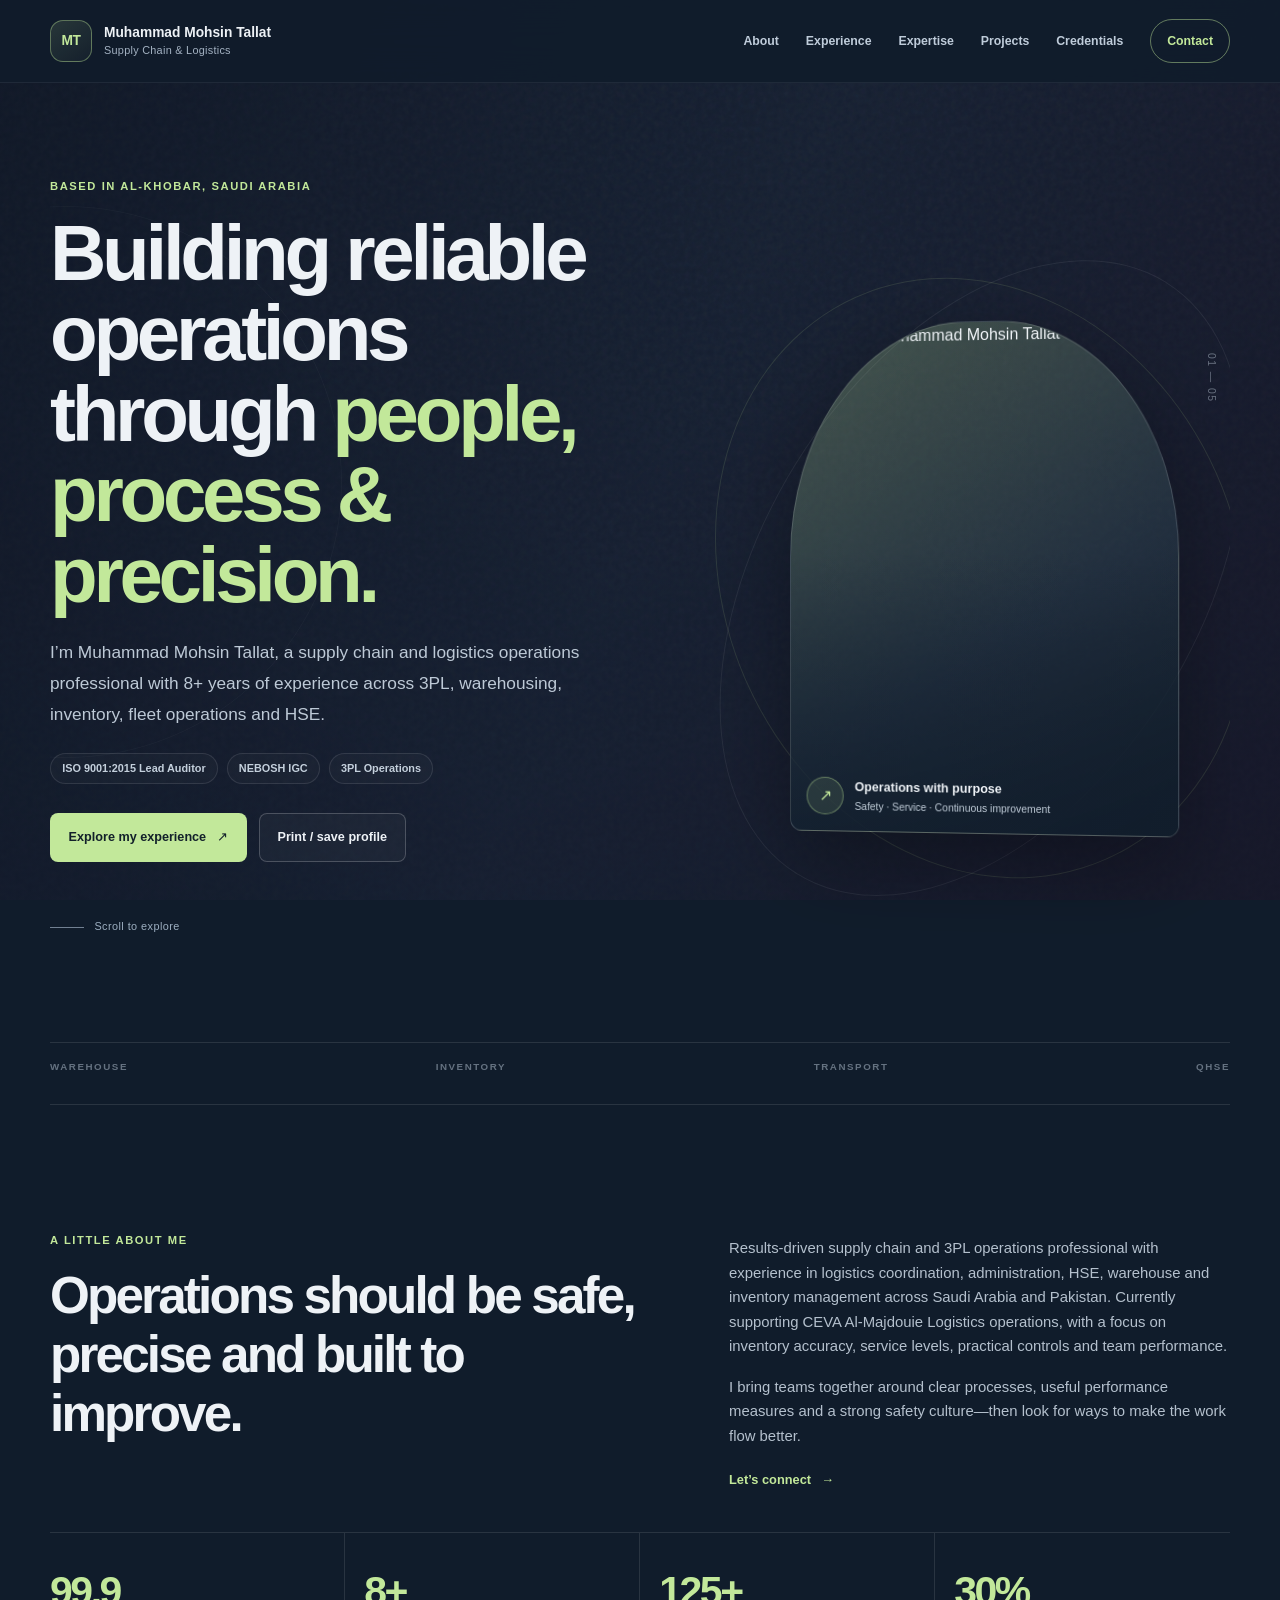
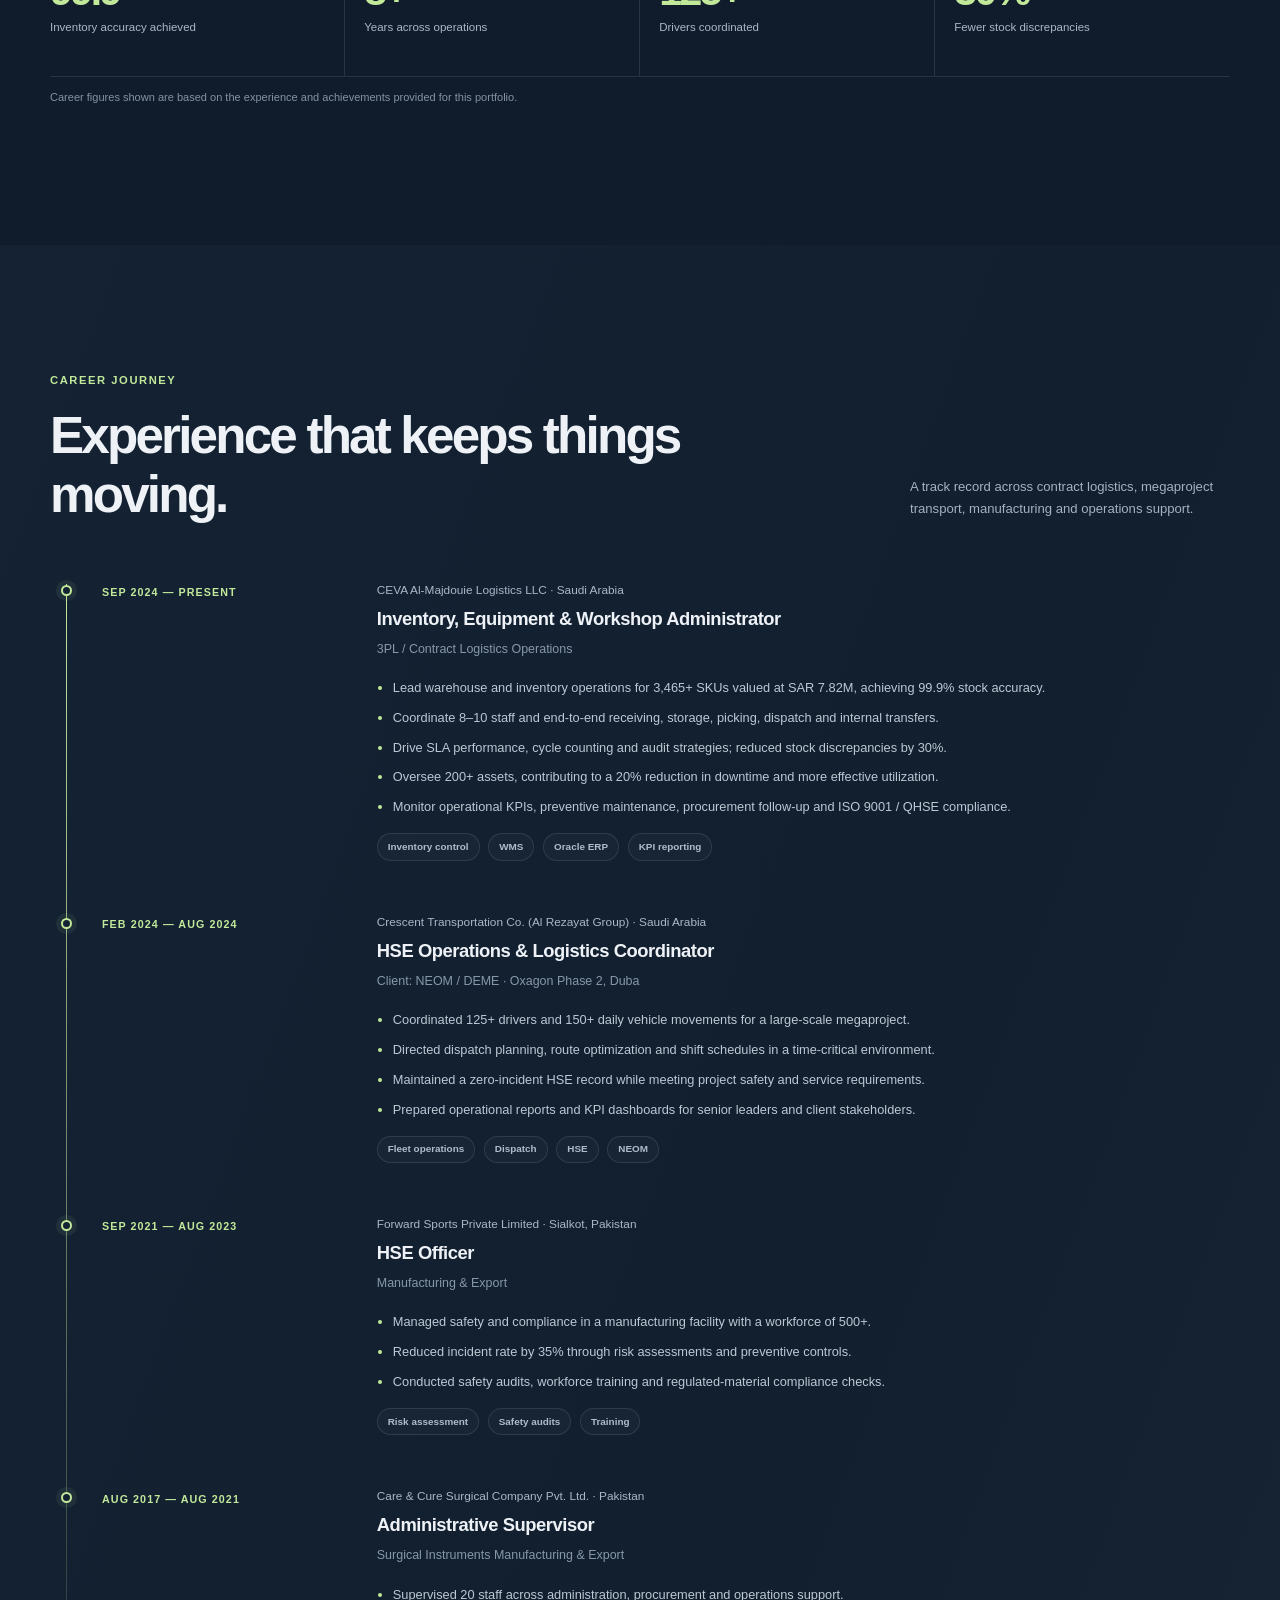
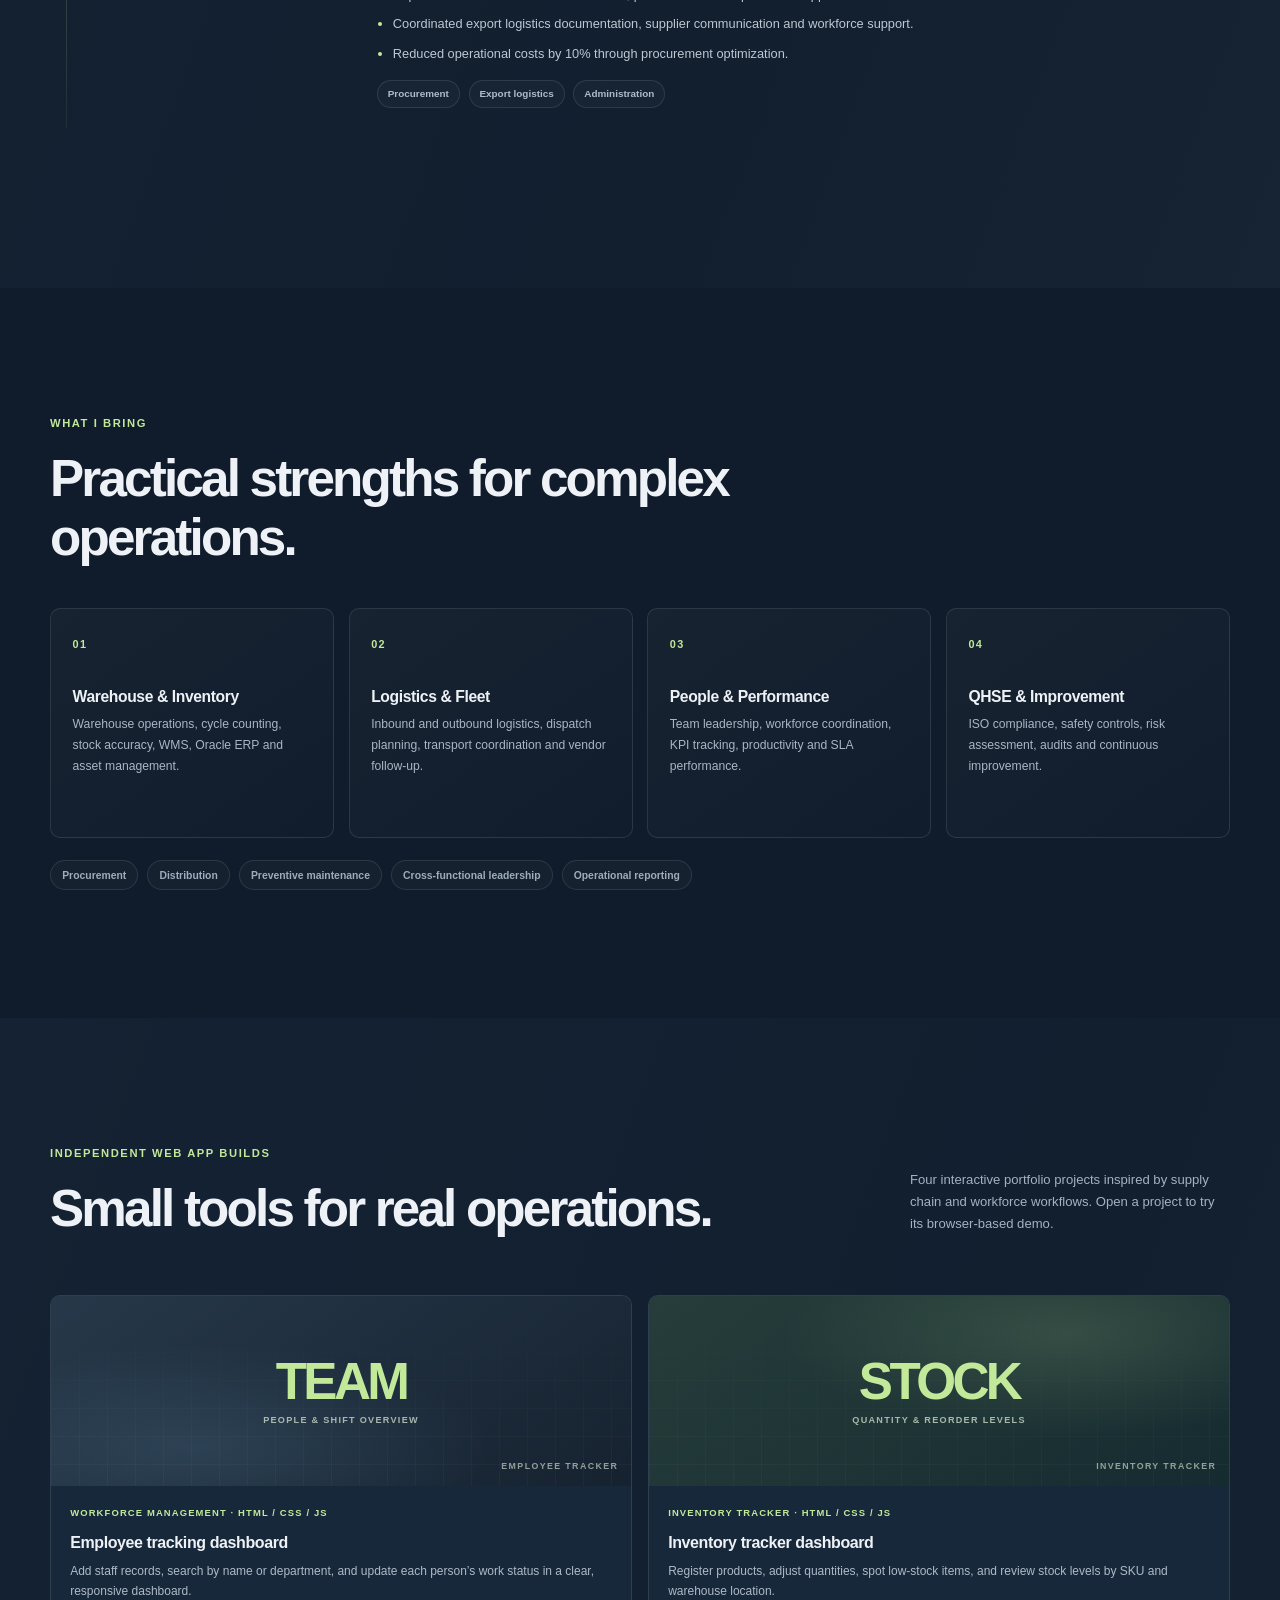
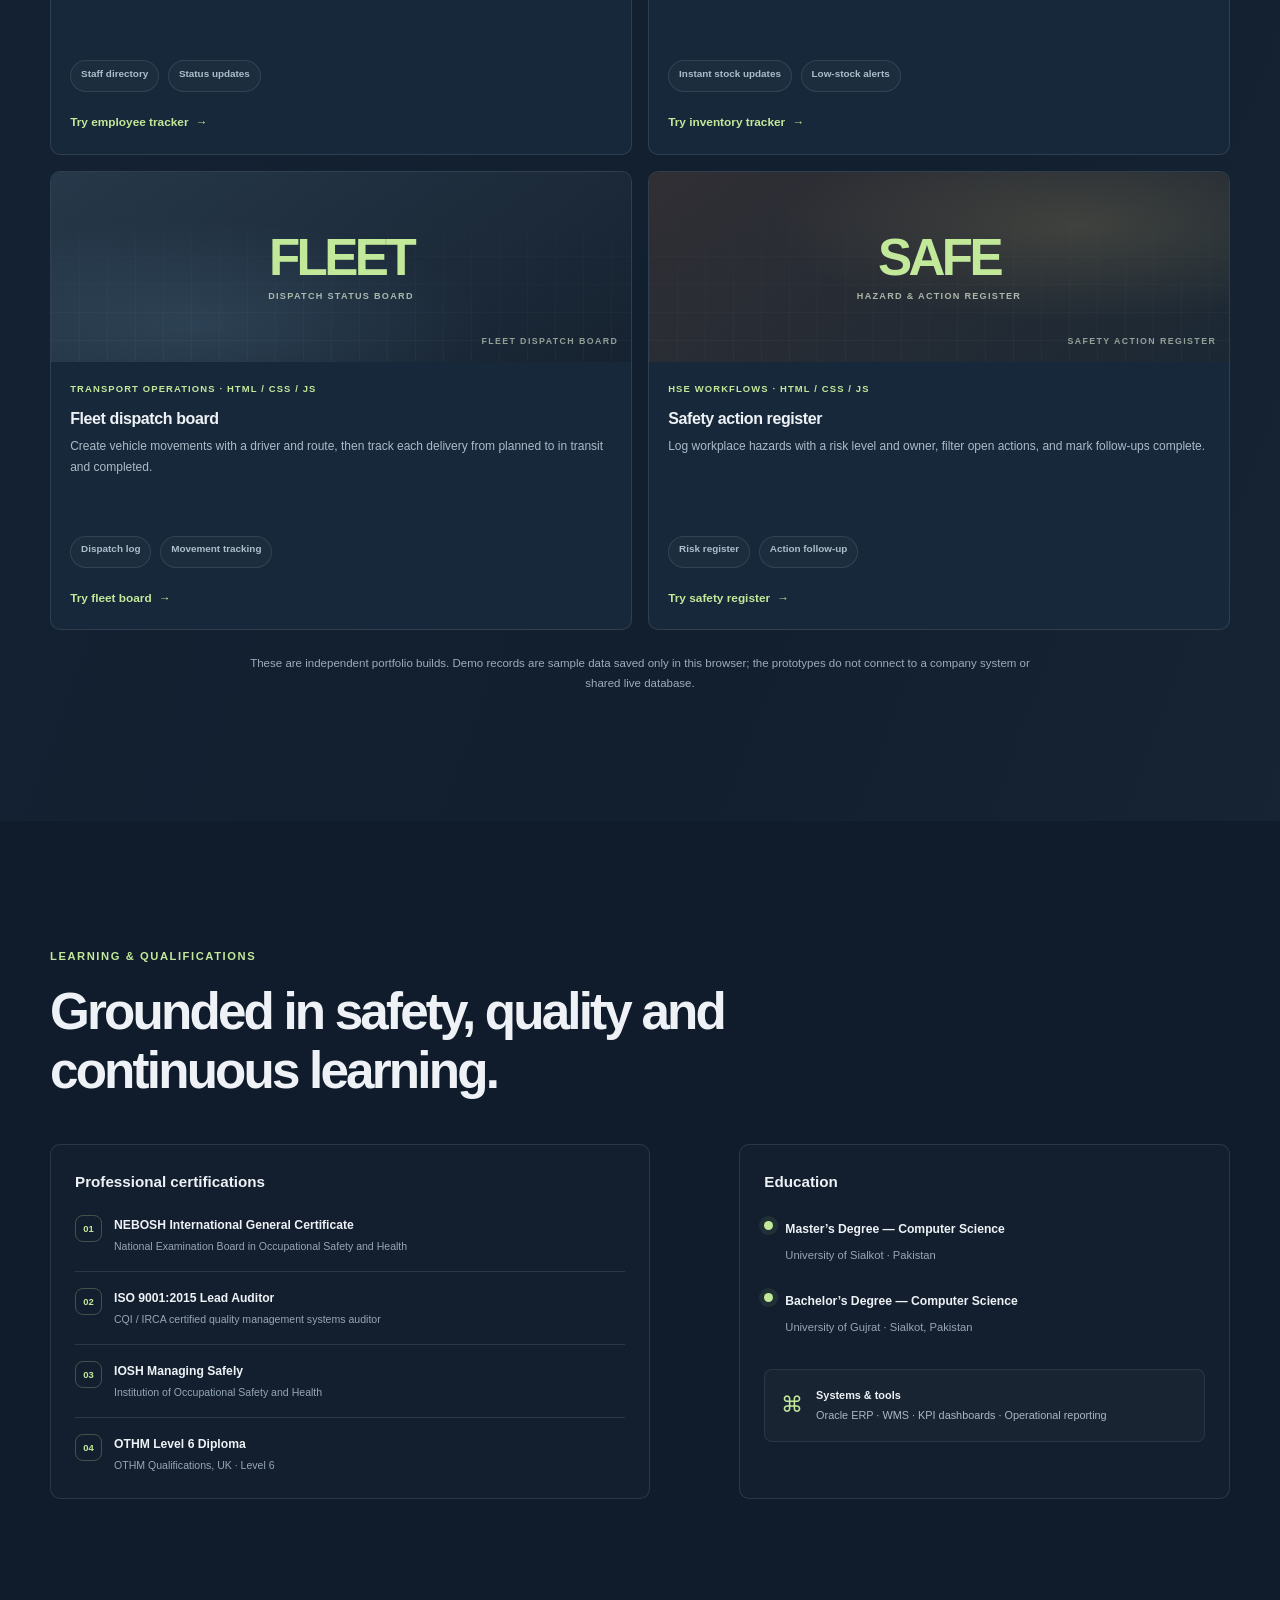
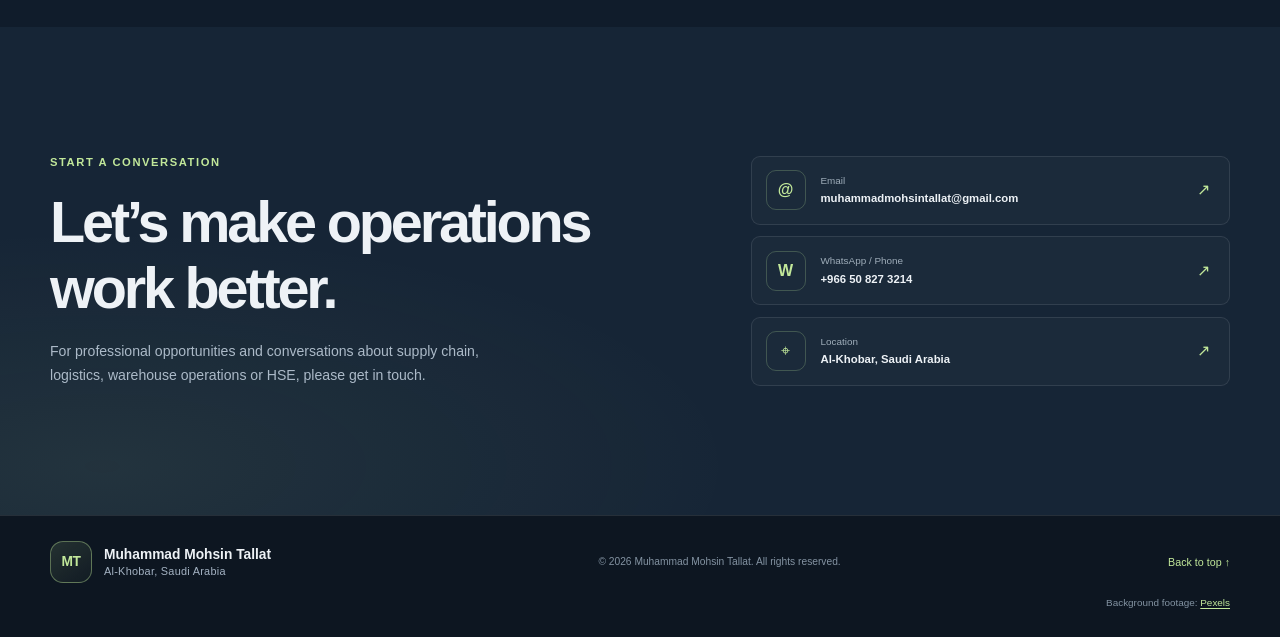
==== index.html @ 1ab18bae "Add files via upload" ====
<!doctype html>
<html lang="en">
  <head>
    <meta charset="UTF-8" />
    <meta name="viewport" content="width=device-width, initial-scale=1" />
    <meta name="theme-color" content="#101c2b" />
    <meta
      name="description"
      content="Muhammad Mohsin Tallat is a supply chain and logistics operations professional in Al-Khobar, Saudi Arabia, with experience in 3PL, warehouse, inventory, fleet, HSE and quality management."
    />
    <meta
      name="keywords"
      content="Muhammad Mohsin Tallat, supply chain, logistics, 3PL, warehouse operations, inventory control, NEBOSH, ISO 9001, Al Khobar"
    />
    <meta name="author" content="Muhammad Mohsin Tallat" />
    <meta name="robots" content="index, follow, max-image-preview:large" />
    <meta property="og:type" content="profile" />
    <meta
      property="og:title"
      content="Muhammad Mohsin Tallat | Supply Chain &amp; Logistics"
    />
    <meta
      property="og:description"
      content="Supply chain, logistics operations, inventory control, fleet management and HSE professional based in Al-Khobar, Saudi Arabia."
    />
    <meta property="og:image" content="assets/muhammad-mohsin-tallat.jpg" />
    <meta name="twitter:card" content="summary_large_image" />
    <title>Muhammad Mohsin Tallat | Supply Chain &amp; Logistics</title>
    <link rel="icon" href="favicon.svg" type="image/svg+xml" />
    <link rel="preload" as="image" href="assets/muhammad-mohsin-tallat.jpg" />
    <link rel="stylesheet" href="style.css" />
    <script type="application/ld+json">
      {
        "@context": "https://schema.org",
        "@type": "Person",
        "name": "Muhammad Mohsin Tallat",
        "jobTitle": "Supply Chain & Logistics Operations Professional",
        "description": "Supply chain and 3PL operations professional with more than eight years of experience in logistics coordination, warehouse and inventory management, fleet operations, HSE, and quality management.",
        "email": "mailto:muhammadmohsintallat@gmail.com",
        "telephone": "+966508273214",
        "image": "assets/muhammad-mohsin-tallat.jpg",
        "address": {
          "@type": "PostalAddress",
          "addressLocality": "Al-Khobar",
          "addressCountry": "SA"
        },
        "knowsAbout": [
          "Supply Chain Management",
          "3PL Operations",
          "Warehouse Operations",
          "Inventory Control",
          "Fleet and Transportation Management",
          "Occupational Health and Safety",
          "ISO 9001 Quality Management"
        ],
        "hasCredential": [
          {
            "@type": "EducationalOccupationalCredential",
            "name": "NEBOSH International General Certificate (IGC)"
          },
          {
            "@type": "EducationalOccupationalCredential",
            "name": "ISO 9001:2015 Lead Auditor"
          },
          {
            "@type": "EducationalOccupationalCredential",
            "name": "IOSH Managing Safely"
          },
          {
            "@type": "EducationalOccupationalCredential",
            "name": "OTHM Level 6 Diploma"
          }
        ]
      }
    </script>
  </head>
  <body>
    <video
      class="background-video"
      id="operations-background"
      autoplay
      muted
      playsinline
      preload="none"
      poster="https://images.pexels.com/videos/15978611/pexels-photo-15978611.jpeg?cs=tinysrgb&amp;dpr=1&amp;w=1920"
      aria-hidden="true"
      tabindex="-1"
    ></video>
    <p class="background-scene" id="background-scene" aria-hidden="true"></p>
    <a class="skip-link" href="#main-content">Skip to content</a>
    <header class="site-header">
      <nav class="nav-shell" aria-label="Main navigation">
        <a class="brand" href="#home" aria-label="Muhammad Mohsin Tallat home">
          <span class="brand-mark" aria-hidden="true">MT</span>
          <span class="brand-copy">
            <strong>Muhammad Mohsin Tallat</strong>
            <small>Supply Chain &amp; Logistics</small>
          </span>
        </a>
        <button
          class="nav-toggle"
          type="button"
          aria-label="Open navigation"
          aria-expanded="false"
          aria-controls="primary-navigation"
        >
          <span></span><span></span>
        </button>
        <div class="nav-links" id="primary-navigation">
          <a href="#about">About</a>
          <a href="#experience">Experience</a>
          <a href="#expertise">Expertise</a>
          <a href="#projects">Projects</a>
          <a href="#credentials">Credentials</a>
          <a class="nav-contact" href="#contact">Contact</a>
        </div>
      </nav>
    </header>

    <main id="main-content">
      <section
        class="hero section-shell"
        id="home"
        aria-labelledby="hero-title"
      >
        <div class="hero-copy">
          <p class="eyebrow reveal">Based in Al-Khobar, Saudi Arabia</p>
          <h1 class="reveal" id="hero-title">
            Building reliable operations through
            <span>people, process &amp; precision.</span>
          </h1>
          <p class="hero-intro reveal">
            I’m Muhammad Mohsin Tallat, a supply chain and logistics operations
            professional with 8+ years of experience across 3PL, warehousing,
            inventory, fleet operations and HSE.
          </p>
          <div class="hero-credentials reveal">
            <span>ISO 9001:2015 Lead Auditor</span>
            <span>NEBOSH IGC</span>
            <span>3PL Operations</span>
          </div>
          <div class="hero-actions reveal">
            <a class="button button-primary" href="#experience">
              Explore my experience <span aria-hidden="true">↗</span>
            </a>
            <button
              class="button button-secondary"
              type="button"
              id="print-profile"
            >
              Print / save profile
            </button>
          </div>
          <a class="scroll-cue" href="#about">
            <span class="scroll-cue-line" aria-hidden="true"></span>
            Scroll to explore
          </a>
        </div>
        <div class="hero-visual reveal">
          <div class="portrait-frame">
            <img
              class="portrait"
              src="assets/muhammad-mohsin-tallat.jpg"
              alt="Portrait of Muhammad Mohsin Tallat"
              width="768"
              height="1365"
              fetchpriority="high"
            />
            <div class="portrait-label">
              <span class="portrait-label-icon" aria-hidden="true">↗</span>
              <span>
                <strong>Operations with purpose</strong>
                <small>Safety · Service · Continuous improvement</small>
              </span>
            </div>
          </div>
          <div class="orbit orbit-one" aria-hidden="true"></div>
          <div class="orbit orbit-two" aria-hidden="true"></div>
          <div class="hero-index" aria-hidden="true">01 — 05</div>
        </div>
        <div class="hero-bottom" aria-hidden="true">
          <span>WAREHOUSE</span><span>INVENTORY</span><span>TRANSPORT</span
          ><span>QHSE</span>
        </div>
      </section>

      <section
        class="about section-shell section-pad"
        id="about"
        aria-labelledby="about-title"
      >
        <div class="section-heading reveal">
          <p class="eyebrow">A little about me</p>
          <h2 id="about-title">
            Operations should be safe, precise and built to improve.
          </h2>
        </div>
        <div class="about-copy reveal">
          <p>
            Results-driven supply chain and 3PL operations professional with
            experience in logistics coordination, administration, HSE, warehouse
            and inventory management across Saudi Arabia and Pakistan. Currently
            supporting CEVA Al-Majdouie Logistics operations, with a focus on
            inventory accuracy, service levels, practical controls and team
            performance.
          </p>
          <p>
            I bring teams together around clear processes, useful performance
            measures and a strong safety culture—then look for ways to make the
            work flow better.
          </p>
          <a class="text-link" href="#contact"
            >Let’s connect <span aria-hidden="true">→</span></a
          >
        </div>
        <div class="stats-grid" aria-label="Career highlights">
          <article class="stat-card reveal">
            <span class="stat-value" data-count="99.9" data-decimals="1"
              >99.9%</span
            >
            <span class="stat-label">Inventory accuracy achieved</span>
          </article>
          <article class="stat-card reveal">
            <span class="stat-value" data-count="8" data-suffix="+">8+</span>
            <span class="stat-label">Years across operations</span>
          </article>
          <article class="stat-card reveal">
            <span class="stat-value" data-count="125" data-suffix="+"
              >125+</span
            >
            <span class="stat-label">Drivers coordinated</span>
          </article>
          <article class="stat-card reveal">
            <span class="stat-value" data-count="30" data-suffix="%">30%</span>
            <span class="stat-label">Fewer stock discrepancies</span>
          </article>
        </div>
        <p class="note-text reveal">
          Career figures shown are based on the experience and achievements
          provided for this portfolio.
        </p>
      </section>

      <section
        class="experience section-pad"
        id="experience"
        aria-labelledby="experience-title"
      >
        <div class="section-shell">
          <div class="section-heading section-heading-row reveal">
            <div>
              <p class="eyebrow">Career journey</p>
              <h2 id="experience-title">
                Experience that keeps things moving.
              </h2>
            </div>
            <p class="section-aside">
              A track record across contract logistics, megaproject transport,
              manufacturing and operations support.
            </p>
          </div>
          <div class="timeline">
            <article class="timeline-item reveal">
              <div class="timeline-marker" aria-hidden="true"></div>
              <div class="timeline-date">SEP 2024 — PRESENT</div>
              <div class="timeline-content">
                <p class="timeline-org">
                  CEVA Al-Majdouie Logistics LLC · Saudi Arabia
                </p>
                <h3>Inventory, Equipment &amp; Workshop Administrator</h3>
                <p class="timeline-summary">
                  3PL / Contract Logistics Operations
                </p>
                <ul class="achievement-list">
                  <li>
                    Lead warehouse and inventory operations for 3,465+ SKUs
                    valued at SAR 7.82M, achieving 99.9% stock accuracy.
                  </li>
                  <li>
                    Coordinate 8–10 staff and end-to-end receiving, storage,
                    picking, dispatch and internal transfers.
                  </li>
                  <li>
                    Drive SLA performance, cycle counting and audit strategies;
                    reduced stock discrepancies by 30%.
                  </li>
                  <li>
                    Oversee 200+ assets, contributing to a 20% reduction in
                    downtime and more effective utilization.
                  </li>
                  <li>
                    Monitor operational KPIs, preventive maintenance,
                    procurement follow-up and ISO 9001 / QHSE compliance.
                  </li>
                </ul>
                <div class="tag-row">
                  <span>Inventory control</span><span>WMS</span
                  ><span>Oracle ERP</span><span>KPI reporting</span>
                </div>
              </div>
            </article>

            <article class="timeline-item reveal">
              <div class="timeline-marker" aria-hidden="true"></div>
              <div class="timeline-date">FEB 2024 — AUG 2024</div>
              <div class="timeline-content">
                <p class="timeline-org">
                  Crescent Transportation Co. (Al Rezayat Group) · Saudi Arabia
                </p>
                <h3>HSE Operations &amp; Logistics Coordinator</h3>
                <p class="timeline-summary">
                  Client: NEOM / DEME · Oxagon Phase 2, Duba
                </p>
                <ul class="achievement-list">
                  <li>
                    Coordinated 125+ drivers and 150+ daily vehicle movements
                    for a large-scale megaproject.
                  </li>
                  <li>
                    Directed dispatch planning, route optimization and shift
                    schedules in a time-critical environment.
                  </li>
                  <li>
                    Maintained a zero-incident HSE record while meeting project
                    safety and service requirements.
                  </li>
                  <li>
                    Prepared operational reports and KPI dashboards for senior
                    leaders and client stakeholders.
                  </li>
                </ul>
                <div class="tag-row">
                  <span>Fleet operations</span><span>Dispatch</span
                  ><span>HSE</span><span>NEOM</span>
                </div>
              </div>
            </article>

            <article class="timeline-item reveal">
              <div class="timeline-marker" aria-hidden="true"></div>
              <div class="timeline-date">SEP 2021 — AUG 2023</div>
              <div class="timeline-content">
                <p class="timeline-org">
                  Forward Sports Private Limited · Sialkot, Pakistan
                </p>
                <h3>HSE Officer</h3>
                <p class="timeline-summary">Manufacturing &amp; Export</p>
                <ul class="achievement-list">
                  <li>
                    Managed safety and compliance in a manufacturing facility
                    with a workforce of 500+.
                  </li>
                  <li>
                    Reduced incident rate by 35% through risk assessments and
                    preventive controls.
                  </li>
                  <li>
                    Conducted safety audits, workforce training and
                    regulated-material compliance checks.
                  </li>
                </ul>
                <div class="tag-row">
                  <span>Risk assessment</span><span>Safety audits</span
                  ><span>Training</span>
                </div>
              </div>
            </article>

            <article class="timeline-item reveal">
              <div class="timeline-marker" aria-hidden="true"></div>
              <div class="timeline-date">AUG 2017 — AUG 2021</div>
              <div class="timeline-content">
                <p class="timeline-org">
                  Care &amp; Cure Surgical Company Pvt. Ltd. · Pakistan
                </p>
                <h3>Administrative Supervisor</h3>
                <p class="timeline-summary">
                  Surgical Instruments Manufacturing &amp; Export
                </p>
                <ul class="achievement-list">
                  <li>
                    Supervised 20 staff across administration, procurement and
                    operations support.
                  </li>
                  <li>
                    Coordinated export logistics documentation, supplier
                    communication and workforce support.
                  </li>
                  <li>
                    Reduced operational costs by 10% through procurement
                    optimization.
                  </li>
                </ul>
                <div class="tag-row">
                  <span>Procurement</span><span>Export logistics</span
                  ><span>Administration</span>
                </div>
              </div>
            </article>
          </div>
        </div>
      </section>

      <section
        class="expertise section-shell section-pad"
        id="expertise"
        aria-labelledby="expertise-title"
      >
        <div class="section-heading reveal">
          <p class="eyebrow">What I bring</p>
          <h2 id="expertise-title">
            Practical strengths for complex operations.
          </h2>
        </div>
        <div class="expertise-grid">
          <article class="expertise-card reveal">
            <span class="expertise-number">01</span>
            <h3>Warehouse &amp; Inventory</h3>
            <p>
              Warehouse operations, cycle counting, stock accuracy, WMS, Oracle
              ERP and asset management.
            </p>
          </article>
          <article class="expertise-card reveal">
            <span class="expertise-number">02</span>
            <h3>Logistics &amp; Fleet</h3>
            <p>
              Inbound and outbound logistics, dispatch planning, transport
              coordination and vendor follow-up.
            </p>
          </article>
          <article class="expertise-card reveal">
            <span class="expertise-number">03</span>
            <h3>People &amp; Performance</h3>
            <p>
              Team leadership, workforce coordination, KPI tracking,
              productivity and SLA performance.
            </p>
          </article>
          <article class="expertise-card reveal">
            <span class="expertise-number">04</span>
            <h3>QHSE &amp; Improvement</h3>
            <p>
              ISO compliance, safety controls, risk assessment, audits and
              continuous improvement.
            </p>
          </article>
        </div>
        <div class="skills-line reveal">
          <span>Procurement</span><span>Distribution</span
          ><span>Preventive maintenance</span>
          <span>Cross-functional leadership</span
          ><span>Operational reporting</span>
        </div>
      </section>

      <section
        class="projects section-pad"
        id="projects"
        aria-labelledby="projects-title"
      >
        <div class="section-shell">
          <div class="section-heading section-heading-row reveal">
            <div>
              <p class="eyebrow">Independent web app builds</p>
              <h2 id="projects-title">Small tools for real operations.</h2>
            </div>
            <p class="section-aside">
              Four interactive portfolio projects inspired by supply chain and
              workforce workflows. Open a project to try its browser-based demo.
            </p>
          </div>
          <div class="projects-grid">
            <article class="project-card reveal">
              <div class="project-art project-art-employees" aria-hidden="true">
                <div class="achievement-visual">
                  <strong>TEAM</strong>
                  <span>PEOPLE &amp; SHIFT OVERVIEW</span>
                </div>
                <div class="art-label">EMPLOYEE TRACKER</div>
              </div>
              <div class="project-body">
                <p class="project-type">
                  WORKFORCE MANAGEMENT · HTML / CSS / JS
                </p>
                <h3>Employee tracking dashboard</h3>
                <p>
                  Add staff records, search by name or department, and update
                  each person’s work status in a clear, responsive dashboard.
                </p>
                <div class="tag-row project-tags">
                  <span>Staff directory</span><span>Status updates</span>
                </div>
                <a
                  class="project-link"
                  href="portfolio-projects.html?app=employees"
                  >Try employee tracker <span aria-hidden="true">→</span></a
                >
              </div>
            </article>
            <article class="project-card reveal">
              <div class="project-art project-art-inventory" aria-hidden="true">
                <div class="achievement-visual">
                  <strong>STOCK</strong>
                  <span>QUANTITY &amp; REORDER LEVELS</span>
                </div>
                <div class="art-label">INVENTORY TRACKER</div>
              </div>
              <div class="project-body">
                <p class="project-type">INVENTORY TRACKER · HTML / CSS / JS</p>
                <h3>Inventory tracker dashboard</h3>
                <p>
                  Register products, adjust quantities, spot low-stock items,
                  and review stock levels by SKU and warehouse location.
                </p>
                <div class="tag-row project-tags">
                  <span>Instant stock updates</span
                  ><span>Low-stock alerts</span>
                </div>
                <a
                  class="project-link"
                  href="portfolio-projects.html?app=inventory"
                  >Try inventory tracker <span aria-hidden="true">→</span></a
                >
              </div>
            </article>
            <article class="project-card reveal">
              <div class="project-art project-art-dispatch" aria-hidden="true">
                <div class="achievement-visual">
                  <strong>FLEET</strong>
                  <span>DISPATCH STATUS BOARD</span>
                </div>
                <div class="art-label">FLEET DISPATCH BOARD</div>
              </div>
              <div class="project-body">
                <p class="project-type">
                  TRANSPORT OPERATIONS · HTML / CSS / JS
                </p>
                <h3>Fleet dispatch board</h3>
                <p>
                  Create vehicle movements with a driver and route, then track
                  each delivery from planned to in transit and completed.
                </p>
                <div class="tag-row project-tags">
                  <span>Dispatch log</span><span>Movement tracking</span>
                </div>
                <a class="project-link" href="portfolio-projects.html?app=fleet"
                  >Try fleet board <span aria-hidden="true">→</span></a
                >
              </div>
            </article>
            <article class="project-card reveal">
              <div class="project-art project-art-hse" aria-hidden="true">
                <div class="achievement-visual">
                  <strong>SAFE</strong>
                  <span>HAZARD &amp; ACTION REGISTER</span>
                </div>
                <div class="art-label">SAFETY ACTION REGISTER</div>
              </div>
              <div class="project-body">
                <p class="project-type">HSE WORKFLOWS · HTML / CSS / JS</p>
                <h3>Safety action register</h3>
                <p>
                  Log workplace hazards with a risk level and owner, filter open
                  actions, and mark follow-ups complete.
                </p>
                <div class="tag-row project-tags">
                  <span>Risk register</span><span>Action follow-up</span>
                </div>
                <a
                  class="project-link"
                  href="portfolio-projects.html?app=safety"
                  >Try safety register <span aria-hidden="true">→</span></a
                >
              </div>
            </article>
          </div>
          <p class="project-demo-note">
            These are independent portfolio builds. Demo records are sample data
            saved only in this browser; the prototypes do not connect to a
            company system or shared live database.
          </p>
        </div>
      </section>

      <section
        class="credentials section-shell section-pad"
        id="credentials"
        aria-labelledby="credentials-title"
      >
        <div class="section-heading reveal">
          <p class="eyebrow">Learning &amp; qualifications</p>
          <h2 id="credentials-title">
            Grounded in safety, quality and continuous learning.
          </h2>
        </div>
        <div class="credentials-grid">
          <div class="credential-column reveal">
            <h3>Professional certifications</h3>
            <ul class="credential-list">
              <li>
                <span class="credential-icon">01</span
                ><span
                  ><strong>NEBOSH International General Certificate</strong
                  ><small
                    >National Examination Board in Occupational Safety and
                    Health</small
                  ></span
                >
              </li>
              <li>
                <span class="credential-icon">02</span
                ><span
                  ><strong>ISO 9001:2015 Lead Auditor</strong
                  ><small
                    >CQI / IRCA certified quality management systems
                    auditor</small
                  ></span
                >
              </li>
              <li>
                <span class="credential-icon">03</span
                ><span
                  ><strong>IOSH Managing Safely</strong
                  ><small
                    >Institution of Occupational Safety and Health</small
                  ></span
                >
              </li>
              <li>
                <span class="credential-icon">04</span
                ><span
                  ><strong>OTHM Level 6 Diploma</strong
                  ><small>OTHM Qualifications, UK · Level 6</small></span
                >
              </li>
            </ul>
          </div>
          <div class="credential-column education-column reveal">
            <h3>Education</h3>
            <article class="education-item">
              <span class="education-dot" aria-hidden="true"></span>
              <div>
                <strong>Master’s Degree — Computer Science</strong>
                <p>University of Sialkot · Pakistan</p>
              </div>
            </article>
            <article class="education-item">
              <span class="education-dot" aria-hidden="true"></span>
              <div>
                <strong>Bachelor’s Degree — Computer Science</strong>
                <p>University of Gujrat · Sialkot, Pakistan</p>
              </div>
            </article>
            <div class="systems-note">
              <span class="systems-icon" aria-hidden="true">⌘</span>
              <p>
                <strong>Systems &amp; tools</strong><br />Oracle ERP · WMS · KPI
                dashboards · Operational reporting
              </p>
            </div>
          </div>
        </div>
      </section>

      <section
        class="contact section-pad"
        id="contact"
        aria-labelledby="contact-title"
      >
        <div class="section-shell contact-shell">
          <div class="contact-copy reveal">
            <p class="eyebrow">Start a conversation</p>
            <h2 id="contact-title">Let’s make operations work better.</h2>
            <p>
              For professional opportunities and conversations about supply
              chain, logistics, warehouse operations or HSE, please get in
              touch.
            </p>
          </div>
          <div class="contact-cards reveal">
            <a
              class="contact-card"
              href="mailto:muhammadmohsintallat@gmail.com.com"
            >
              <span class="contact-icon" aria-hidden="true">@</span>
              <span
                ><small>Email</small
                ><strong>muhammadmohsintallat@gmail.com</strong></span
              >
              <span class="contact-arrow" aria-hidden="true">↗</span>
            </a>
            <a
              class="contact-card"
              href="https://wa.me/966508273214"
              target="_blank"
              rel="noopener noreferrer"
            >
              <span
                class="contact-icon contact-icon-whatsapp"
                aria-hidden="true"
                >W</span
              >
              <span
                ><small>WhatsApp / Phone</small
                ><strong>+966 50 827 3214</strong></span
              >
              <span class="contact-arrow" aria-hidden="true">↗</span>
            </a>
            <a
              class="contact-card"
              href="https://www.google.com/maps/search/?api=1&amp;query=Al-Khobar%2C%20Saudi%20Arabia"
              target="_blank"
              rel="noopener noreferrer"
            >
              <span class="contact-icon" aria-hidden="true">⌖</span>
              <span
                ><small>Location</small
                ><strong>Al-Khobar, Saudi Arabia</strong></span
              >
              <span class="contact-arrow" aria-hidden="true">↗</span>
            </a>
          </div>
        </div>
      </section>
    </main>

    <footer class="site-footer">
      <div class="footer-inner">
        <a class="brand footer-brand" href="#home">
          <span class="brand-mark" aria-hidden="true">MT</span>
          <span class="brand-copy"
            ><strong>Muhammad Mohsin Tallat</strong
            ><small>Al-Khobar, Saudi Arabia</small></span
          >
        </a>
        <p>
          © <span id="copyright-year"></span> Muhammad Mohsin Tallat. All rights
          reserved.
        </p>
        <a class="back-to-top" href="#home">Back to top ↑</a>
      </div>
      <p class="media-credit">
        Background footage:
        <a
          href="https://www.pexels.com/"
          target="_blank"
          rel="noopener noreferrer"
          >Pexels</a
        >
      </p>
    </footer>
    <script src="script.js" defer></script>
  </body>
</html>
---- style.css ----
:root {
  color-scheme: dark;
  font-family: "Segoe UI", Arial, sans-serif;
  color: #eef2f6;
  background: #101c2b;
  font-synthesis: none;
  text-rendering: optimizeLegibility;
  scroll-behavior: smooth;
  --color-bg: #101c2b;
  --color-bg-soft: #142334;
  --color-panel: #192a3b;
  --color-panel-light: #1e3043;
  --color-text: #eef2f6;
  --color-muted: #a4b2c2;
  --color-accent: #c2e89a;
  --color-line: #ffffff1b;
  --font-display: "Segoe UI", Arial, sans-serif;
}

* {
  box-sizing: border-box;
}

html {
  min-width: 320px;
  scroll-padding-top: 6rem;
}

body {
  position: relative;
  isolation: isolate;
  min-width: 320px;
  margin: 0;
  overflow-x: hidden;
  background:
    url("https://images.pexels.com/videos/15978611/pexels-photo-15978611.jpeg?cs=tinysrgb&dpr=1&w=1920")
      center / cover fixed no-repeat,
    var(--color-bg);
  color: var(--color-text);
  font-size: 16px;
  line-height: 1.65;
}

.background-video {
  position: fixed;
  z-index: -1;
  inset: 0;
  width: 100%;
  height: 100%;
  object-fit: cover;
  object-position: center;
  opacity: 0.58;
  pointer-events: none;
  transition: opacity 500ms ease;
}

.background-video.is-switching {
  opacity: 0.12;
}

.background-video.is-unavailable {
  display: none;
}

body::before {
  position: fixed;
  z-index: 0;
  inset: 0;
  background:
    linear-gradient(115deg, #101726d9 0%, #172033b8 52%, #171729d4 100%),
    linear-gradient(0deg, #11182785, transparent 72%),
    url("data:image/svg+xml,%3Csvg viewBox='0 0 180 180' xmlns='http://www.w3.org/2000/svg'%3E%3Cfilter id='n'%3E%3CfeTurbulence type='fractalNoise' baseFrequency='.85' numOctaves='3' stitchTiles='stitch'/%3E%3C/filter%3E%3Crect width='100%25' height='100%25' filter='url(%23n)' opacity='.17'/%3E%3C/svg%3E");
  content: "";
  pointer-events: none;
}

.site-header,
main,
.site-footer {
  position: relative;
  z-index: 1;
}

a {
  color: inherit;
}

button,
a {
  -webkit-tap-highlight-color: transparent;
}

button {
  font: inherit;
}

::selection {
  background: #c2e89a;
  color: #101c2b;
}

.skip-link {
  position: fixed;
  z-index: 30;
  top: 0.75rem;
  left: 0.75rem;
  padding: 0.7rem 1rem;
  border-radius: 0.5rem;
  transform: translateY(-160%);
  background: var(--color-accent);
  color: var(--color-bg);
  font-weight: 700;
}

.skip-link:focus {
  transform: translateY(0);
}

.site-header {
  position: sticky;
  z-index: 20;
  top: 0;
  border-bottom: 1px solid #ffffff10;
  background: #101c2bef;
  backdrop-filter: blur(18px);
}

.nav-shell,
.section-shell,
.footer-inner {
  width: min(1180px, calc(100% - 3rem));
  margin-inline: auto;
}

.nav-shell {
  display: flex;
  min-height: 82px;
  align-items: center;
  justify-content: space-between;
  gap: 2rem;
}

.brand {
  display: inline-flex;
  min-width: max-content;
  align-items: center;
  gap: 0.75rem;
  text-decoration: none;
}

.brand-mark {
  display: grid;
  width: 42px;
  height: 42px;
  place-items: center;
  border: 1px solid #c2e89a66;
  border-radius: 13px;
  background: linear-gradient(145deg, #c2e89a22, #c2e89a07);
  color: var(--color-accent);
  font-size: 0.86rem;
  font-weight: 800;
  letter-spacing: -0.04em;
}

.brand-copy {
  display: grid;
  line-height: 1.35;
}

.brand-copy strong {
  font-size: 0.86rem;
  font-weight: 700;
}

.brand-copy small {
  color: var(--color-muted);
  font-size: 0.68rem;
  letter-spacing: 0.025em;
}

.nav-links {
  display: flex;
  align-items: center;
  gap: clamp(0.9rem, 2.1vw, 1.8rem);
}

.nav-links a {
  color: #bfccda;
  font-size: 0.77rem;
  font-weight: 600;
  text-decoration: none;
  transition: color 180ms ease;
}

.nav-links a:hover,
.nav-links a:focus-visible {
  color: var(--color-accent);
}

.nav-links .nav-contact {
  padding: 0.65rem 1rem;
  border: 1px solid #c2e89a77;
  border-radius: 999px;
  color: var(--color-accent);
}

.nav-links .nav-contact:hover {
  background: var(--color-accent);
  color: var(--color-bg);
}

.nav-toggle {
  display: none;
  width: 44px;
  height: 44px;
  align-content: center;
  justify-items: center;
  gap: 6px;
  border: 1px solid var(--color-line);
  border-radius: 12px;
  background: var(--color-panel);
  cursor: pointer;
}

.nav-toggle span {
  width: 18px;
  height: 2px;
  border-radius: 3px;
  background: var(--color-text);
}

.hero {
  position: relative;
  display: grid;
  overflow: clip;
  min-height: min(780px, calc(100svh - 82px));
  grid-template-columns: 1.1fr 0.9fr;
  align-items: center;
  gap: clamp(2rem, 6vw, 6rem);
  padding-block: 6rem 8rem;
}

.hero::before {
  position: absolute;
  top: 12%;
  left: -22%;
  width: 550px;
  aspect-ratio: 1;
  border: 1px solid #ffffff08;
  border-radius: 50%;
  content: "";
  pointer-events: none;
}

.hero-copy {
  position: relative;
  z-index: 2;
  padding-bottom: 2.5rem;
}

.eyebrow {
  display: flex;
  align-items: center;
  gap: 0.65rem;
  margin: 0 0 1.15rem;
  color: var(--color-accent);
  font-size: 0.7rem;
  font-weight: 800;
  letter-spacing: 0.14em;
  line-height: 1.4;
  text-transform: uppercase;
}

h1,
h2,
h3,
p {
  margin-top: 0;
}

.hero h1,
.section-heading h2,
.contact h2 {
  font-family: var(--font-display);
  font-weight: 600;
  letter-spacing: -0.055em;
}

.hero h1 {
  max-width: 740px;
  margin-bottom: 1.35rem;
  font-size: clamp(3rem, 6.1vw, 5.6rem);
  line-height: 1.03;
}

.hero h1 span {
  color: var(--color-accent);
}

.hero-intro {
  max-width: 590px;
  margin-bottom: 1.45rem;
  color: #bdc9d6;
  font-size: clamp(0.97rem, 1.4vw, 1.08rem);
  line-height: 1.8;
}

.hero-credentials,
.tag-row,
.skills-line {
  display: flex;
  flex-wrap: wrap;
  gap: 0.55rem;
}

.hero-credentials span,
.tag-row span,
.skills-line span {
  padding: 0.35rem 0.7rem;
  border: 1px solid var(--color-line);
  border-radius: 999px;
  background: #ffffff06;
  color: #c4d0dc;
  font-size: 0.68rem;
  font-weight: 600;
}

.hero-actions {
  display: flex;
  flex-wrap: wrap;
  align-items: center;
  gap: 0.75rem;
  margin-top: 1.8rem;
}

.button {
  display: inline-flex;
  min-height: 49px;
  align-items: center;
  justify-content: center;
  gap: 0.7rem;
  padding: 0.75rem 1.1rem;
  border: 1px solid transparent;
  border-radius: 8px;
  font-size: 0.79rem;
  font-weight: 700;
  text-decoration: none;
  cursor: pointer;
  transition:
    transform 180ms ease,
    border-color 180ms ease,
    background-color 180ms ease,
    color 180ms ease;
}

.button:hover {
  transform: translateY(-2px);
}

.button-primary {
  background: var(--color-accent);
  color: #12202a;
}

.button-primary:hover {
  background: #d3f2b4;
}

.button-secondary {
  border-color: #ffffff35;
  background: #ffffff08;
  color: var(--color-text);
}

.button-secondary:hover {
  border-color: var(--color-accent);
  color: var(--color-accent);
}

.scroll-cue {
  display: inline-flex;
  align-items: center;
  gap: 0.65rem;
  margin-top: 3.5rem;
  color: #9caec0;
  font-size: 0.68rem;
  letter-spacing: 0.04em;
  text-decoration: none;
}

.scroll-cue-line {
  position: relative;
  width: 34px;
  height: 1px;
  overflow: hidden;
  background: #718092;
}

.scroll-cue-line::after {
  position: absolute;
  inset: 0;
  transform: translateX(-100%);
  background: var(--color-accent);
  animation: cue-line 2s ease-in-out infinite;
  content: "";
}

.hero-visual {
  position: relative;
  justify-self: center;
  width: min(100%, 390px);
  perspective: 1000px;
}

.portrait-frame {
  position: relative;
  z-index: 2;
  width: 100%;
  aspect-ratio: 0.76;
  overflow: hidden;
  border: 1px solid #ffffff26;
  border-radius: 46% 46% 12px 12px;
  background: linear-gradient(145deg, #c2e89a44, #314b5866 60%, #111d29);
  box-shadow: 0 30px 90px #00000055;
  transform: rotateY(-4deg);
}

.portrait-frame::after {
  position: absolute;
  inset: 45% 0 0;
  background: linear-gradient(transparent, #101c2bc9);
  content: "";
}

.portrait {
  width: 100%;
  height: 100%;
  object-fit: cover;
  object-position: center 24%;
  transition: transform 700ms cubic-bezier(0.2, 0.75, 0.25, 1);
}

.portrait-frame:hover .portrait {
  transform: scale(1.035);
}

.portrait-label {
  position: absolute;
  z-index: 3;
  right: 1rem;
  bottom: 1rem;
  left: 1rem;
  display: flex;
  align-items: center;
  gap: 0.7rem;
}

.portrait-label-icon {
  display: grid;
  width: 38px;
  height: 38px;
  place-items: center;
  border: 1px solid #c2e89a66;
  border-radius: 50%;
  background: #c2e89a1c;
  color: var(--color-accent);
}

.portrait-label strong,
.portrait-label small {
  display: block;
}

.portrait-label strong {
  font-size: 0.79rem;
}

.portrait-label small {
  color: #c0ccd8;
  font-size: 0.65rem;
}

.orbit {
  position: absolute;
  z-index: 1;
  border: 1px solid #c2e89a20;
  border-radius: 50%;
  pointer-events: none;
}

.orbit-one {
  inset: -10% -16%;
  transform: rotate(-24deg);
}

.orbit-two {
  inset: -18% -6%;
  border-color: #ffffff12;
  transform: rotate(32deg);
}

.hero-index {
  position: absolute;
  z-index: 3;
  top: 2rem;
  right: -2.7rem;
  color: #c5d1de77;
  font-size: 0.65rem;
  letter-spacing: 0.14em;
  writing-mode: vertical-rl;
}

.hero-bottom {
  position: absolute;
  right: 0;
  bottom: 1.8rem;
  left: 0;
  display: flex;
  justify-content: space-between;
  padding-top: 1rem;
  border-top: 1px solid var(--color-line);
  color: #9eacbb99;
  font-size: 0.61rem;
  font-weight: 700;
  letter-spacing: 0.16em;
}

.section-pad {
  padding-block: clamp(5rem, 10vw, 8.5rem);
}

.about {
  display: grid;
  grid-template-columns: 1fr 0.85fr;
  align-items: start;
  gap: 2.5rem 7vw;
  border-top: 1px solid var(--color-line);
}

.section-heading h2,
.contact h2 {
  max-width: 720px;
  margin-bottom: 0;
  font-size: clamp(2rem, 4vw, 3.25rem);
  line-height: 1.15;
}

.about-copy {
  padding-top: 0.2rem;
  color: #b4c0cd;
  font-size: 0.93rem;
}

.about-copy p {
  margin-bottom: 1rem;
}

.text-link {
  display: inline-flex;
  align-items: center;
  gap: 0.65rem;
  margin-top: 0.3rem;
  color: var(--color-accent);
  font-size: 0.8rem;
  font-weight: 700;
  text-decoration: none;
}

.stats-grid {
  display: grid;
  grid-column: 1 / -1;
  grid-template-columns: repeat(4, minmax(0, 1fr));
  border-block: 1px solid var(--color-line);
}

.stat-card {
  display: grid;
  min-height: 143px;
  align-content: center;
  gap: 0.4rem;
  padding: 1.2rem;
  border-right: 1px solid var(--color-line);
}

.stat-card:first-child {
  padding-left: 0;
}

.stat-card:last-child {
  border: 0;
}

.stat-value {
  color: var(--color-accent);
  font-family: var(--font-display);
  font-size: clamp(1.9rem, 3.2vw, 2.7rem);
  font-weight: 600;
  letter-spacing: -0.06em;
  line-height: 1;
}

.stat-label {
  color: #aab7c5;
  font-size: 0.72rem;
}

.note-text {
  grid-column: 1 / -1;
  margin: -1.8rem 0 0;
  color: #8393a4;
  font-size: 0.69rem;
}

.experience,
.projects {
  background: linear-gradient(110deg, #142334ef, #122030ef 65%, #172534ef);
}

.section-heading-row {
  display: flex;
  align-items: end;
  justify-content: space-between;
  gap: 2rem;
  margin-bottom: 3.5rem;
}

.section-heading-row .section-heading,
.section-heading-row > div {
  max-width: 700px;
}

.section-aside {
  max-width: 320px;
  margin: 0 0 0.3rem;
  color: var(--color-muted);
  font-size: 0.82rem;
}

.timeline {
  position: relative;
  display: grid;
  gap: 0;
  margin-left: 1rem;
}

.timeline::before {
  position: absolute;
  top: 0.2rem;
  bottom: 2rem;
  left: 0;
  width: 1px;
  background: linear-gradient(var(--color-accent), #c2e89a12);
  content: "";
}

.timeline-item {
  position: relative;
  display: grid;
  grid-template-columns: minmax(130px, 0.42fr) 1.58fr;
  gap: 1.5rem 3rem;
  padding: 0 0 3.25rem 2.25rem;
}

.timeline-marker {
  position: absolute;
  top: 0.3rem;
  left: -5px;
  width: 11px;
  height: 11px;
  border: 2px solid var(--color-accent);
  border-radius: 50%;
  background: var(--color-bg-soft);
  box-shadow: 0 0 0 5px #c2e89a12;
}

.timeline-date {
  padding-top: 0.2rem;
  color: var(--color-accent);
  font-size: 0.67rem;
  font-weight: 800;
  letter-spacing: 0.1em;
}

.timeline-org {
  margin-bottom: 0.4rem;
  color: #a9b8c7;
  font-size: 0.74rem;
}

.timeline-content h3,
.expertise-card h3,
.project-body h3 {
  margin-bottom: 0.45rem;
  font-size: 1.15rem;
  font-weight: 650;
  letter-spacing: -0.025em;
  line-height: 1.35;
}

.timeline-summary {
  margin-bottom: 1.1rem;
  color: #8798aa;
  font-size: 0.78rem;
}

.achievement-list {
  display: grid;
  gap: 0.55rem;
  margin: 0 0 1rem;
  padding-left: 1rem;
  color: #bdc8d3;
  font-size: 0.8rem;
}

.achievement-list li::marker {
  color: var(--color-accent);
}

.tag-row span {
  padding: 0.28rem 0.62rem;
  color: #aebdca;
  font-size: 0.62rem;
}

.expertise-grid {
  display: grid;
  grid-template-columns: repeat(4, minmax(0, 1fr));
  gap: 0.9rem;
  margin-top: 2.5rem;
}

.expertise-card {
  min-height: 230px;
  padding: 1.35rem;
  border: 1px solid var(--color-line);
  border-radius: 10px;
  background: linear-gradient(145deg, #ffffff08, #ffffff02);
  transition:
    border-color 200ms ease,
    background-color 200ms ease,
    transform 200ms ease;
}

.expertise-card:hover {
  transform: translateY(-5px);
  border-color: #c2e89a62;
  background: #c2e89a08;
}

.expertise-number {
  display: inline-flex;
  margin-bottom: 2rem;
  color: var(--color-accent);
  font-size: 0.68rem;
  font-weight: 800;
  letter-spacing: 0.12em;
}

.expertise-card h3 {
  font-size: 0.98rem;
}

.expertise-card p {
  margin: 0;
  color: #a8b6c5;
  font-size: 0.76rem;
  line-height: 1.7;
}

.skills-line {
  gap: 0.55rem;
  margin-top: 1.4rem;
}

.skills-line span {
  color: #9eacbb;
  font-size: 0.65rem;
}

.projects-grid {
  display: grid;
  grid-template-columns: repeat(2, minmax(0, 1fr));
  gap: 1rem;
}

.project-card {
  overflow: hidden;
  border: 1px solid var(--color-line);
  border-radius: 10px;
  background: #17283a;
  transition:
    transform 220ms ease,
    border-color 220ms ease,
    box-shadow 220ms ease;
}

.project-card:hover {
  transform: translateY(-5px);
  border-color: #c2e89a62;
  box-shadow: 0 18px 44px #00000020;
}

.project-art {
  position: relative;
  display: grid;
  min-height: 190px;
  overflow: hidden;
  place-items: center;
  background:
    radial-gradient(ellipse at 75% 20%, #c2e89a25, transparent 52%),
    linear-gradient(145deg, #223a4a, #142333);
}

.project-art::after {
  position: absolute;
  inset: 0;
  background-image:
    linear-gradient(#ffffff08 1px, transparent 1px),
    linear-gradient(90deg, #ffffff08 1px, transparent 1px);
  background-size: 28px 28px;
  content: "";
  mask-image: linear-gradient(transparent, #000);
}

.project-art-employees {
  background:
    radial-gradient(ellipse at 25% 80%, #82bada22, transparent 48%),
    linear-gradient(145deg, #263849, #162230);
}

.project-art-inventory {
  background:
    radial-gradient(ellipse at 72% 20%, #c2e89a25, transparent 48%),
    linear-gradient(145deg, #263d3b, #162b30);
}

.project-art-dispatch {
  background:
    radial-gradient(ellipse at 25% 80%, #82bada22, transparent 48%),
    linear-gradient(145deg, #263849, #162230);
}

.project-art-hse {
  background:
    radial-gradient(ellipse at 74% 28%, #e4c77325, transparent 50%),
    linear-gradient(145deg, #302f34, #1b2834);
}

.achievement-visual {
  position: relative;
  z-index: 1;
  display: grid;
  justify-items: center;
  gap: 0.15rem;
  text-align: center;
}

.achievement-visual strong {
  color: var(--color-accent);
  font-family: var(--font-display);
  font-size: clamp(2.6rem, 4vw, 3.7rem);
  font-weight: 700;
  letter-spacing: -0.07em;
  line-height: 1.1;
}

.achievement-visual span {
  color: #d7e4d0bf;
  font-size: 0.57rem;
  font-weight: 800;
  letter-spacing: 0.14em;
}

.art-label {
  position: absolute;
  z-index: 1;
  right: 0.8rem;
  bottom: 0.8rem;
  color: #d7e4d0a3;
  font-size: 0.55rem;
  font-weight: 800;
  letter-spacing: 0.16em;
}

.project-body {
  padding: 1.2rem;
}

.project-type {
  margin-bottom: 0.7rem;
  color: var(--color-accent);
  font-size: 0.59rem;
  font-weight: 800;
  letter-spacing: 0.12em;
}

.project-body h3 {
  font-size: 1rem;
}

.project-body > p:not(.project-type) {
  min-height: 5.2rem;
  margin-bottom: 1rem;
  color: #adbac8;
  font-size: 0.75rem;
  line-height: 1.7;
}

.project-tags {
  min-height: 2rem;
  margin-block: 1rem;
}

.project-link {
  display: inline-flex;
  align-items: center;
  gap: 0.45rem;
  color: var(--color-accent);
  font-size: 0.74rem;
  font-weight: 800;
  text-decoration: none;
}

.project-link span {
  transition: transform 180ms ease;
}

.project-link:hover span {
  transform: translateX(4px);
}

.project-demo-note {
  max-width: 800px;
  margin: 1.5rem auto 0;
  color: #9eacbb;
  font-size: 0.72rem;
  line-height: 1.7;
  text-align: center;
}

@media (max-width: 700px) {
  .project-body > p:not(.project-type) {
    min-height: 0;
  }
}

.credentials-grid {
  display: grid;
  grid-template-columns: 1.1fr 0.9fr;
  gap: 2rem 7vw;
  margin-top: 2.7rem;
}

.credential-column {
  padding: 1.5rem;
  border: 1px solid var(--color-line);
  border-radius: 10px;
  background: #ffffff04;
}

.credential-column h3 {
  margin-bottom: 1.3rem;
  font-size: 0.95rem;
}

.credential-list {
  display: grid;
  gap: 1rem;
  margin: 0;
  padding: 0;
  list-style: none;
}

.credential-list li {
  display: flex;
  align-items: start;
  gap: 0.75rem;
  padding-bottom: 1rem;
  border-bottom: 1px solid var(--color-line);
}

.credential-list li:last-child {
  padding-bottom: 0;
  border-bottom: 0;
}

.credential-icon {
  display: grid;
  width: 27px;
  height: 27px;
  flex: 0 0 auto;
  place-items: center;
  border: 1px solid #c2e89a42;
  border-radius: 8px;
  color: var(--color-accent);
  font-size: 0.59rem;
  font-weight: 800;
}

.credential-list strong,
.credential-list small {
  display: block;
}

.credential-list strong,
.education-item strong {
  font-size: 0.76rem;
  font-weight: 650;
}

.credential-list small {
  margin-top: 0.25rem;
  color: #96a6b6;
  font-size: 0.66rem;
  line-height: 1.5;
}

.education-item {
  display: flex;
  align-items: start;
  gap: 0.75rem;
  margin-bottom: 1.4rem;
}

.education-dot {
  width: 9px;
  height: 9px;
  flex: 0 0 auto;
  margin-top: 0.35rem;
  border-radius: 50%;
  background: var(--color-accent);
  box-shadow: 0 0 0 5px #c2e89a14;
}

.education-item p {
  margin: 0.3rem 0 0;
  color: #96a6b6;
  font-size: 0.7rem;
}

.systems-note {
  display: flex;
  align-items: center;
  gap: 0.8rem;
  margin-top: 2rem;
  padding: 1rem;
  border: 1px solid #ffffff14;
  border-radius: 8px;
  background: #ffffff06;
}

.systems-icon {
  color: var(--color-accent);
  font-size: 1.4rem;
}

.systems-note p {
  margin: 0;
  color: #a9b8c7;
  font-size: 0.68rem;
  line-height: 1.8;
}

.systems-note strong {
  color: var(--color-text);
}

.contact {
  position: relative;
  overflow: hidden;
  background:
    radial-gradient(ellipse at 8% 90%, #c2e89a12, transparent 38%), #172738ef;
}

.contact-shell {
  display: grid;
  grid-template-columns: 1fr 0.8fr;
  align-items: center;
  gap: 3rem 8vw;
}

.contact h2 {
  font-size: clamp(2.3rem, 4.5vw, 4rem);
}

.contact-copy > p:last-child {
  max-width: 470px;
  margin: 1.2rem 0 0;
  color: #acbac8;
  font-size: 0.88rem;
}

.contact-cards {
  display: grid;
  gap: 0.7rem;
}

.contact-card {
  display: grid;
  min-width: 0;
  grid-template-columns: 42px minmax(0, 1fr) 18px;
  align-items: center;
  gap: 0.8rem;
  padding: 0.85rem;
  border: 1px solid #ffffff1a;
  border-radius: 9px;
  background: #ffffff06;
  text-decoration: none;
  transition:
    border-color 180ms ease,
    background-color 180ms ease,
    transform 180ms ease;
}

.contact-card:hover {
  transform: translateX(3px);
  border-color: #c2e89a70;
  background: #c2e89a09;
}

.contact-icon {
  display: grid;
  width: 40px;
  height: 40px;
  place-items: center;
  border: 1px solid #c2e89a3b;
  border-radius: 10px;
  color: var(--color-accent);
  font-size: 1rem;
  font-weight: 700;
}

.contact-card small,
.contact-card strong {
  display: block;
}

.contact-card small {
  color: #9fadb9;
  font-size: 0.62rem;
}

.contact-card strong {
  overflow-wrap: anywhere;
  font-size: 0.71rem;
  font-weight: 650;
}

.contact-arrow {
  color: var(--color-accent);
}

.site-footer {
  padding-block: 1.6rem;
  border-top: 1px solid var(--color-line);
  background: #0d1722ef;
}

.footer-inner {
  display: flex;
  align-items: center;
  justify-content: space-between;
  gap: 1rem;
}

.footer-inner > p {
  margin: 0;
  color: #8493a2;
  font-size: 0.64rem;
  text-align: center;
}

.back-to-top {
  color: #c2e89a;
  font-size: 0.67rem;
  text-decoration: none;
}

.background-scene {
  position: fixed;
  z-index: 2;
  right: 1.25rem;
  bottom: 1rem;
  margin: 0;
  padding: 0.35rem 0.65rem;
  border: 1px solid #ffffff30;
  border-radius: 999px;
  background: #101c2bbd;
  color: #e2e9f1;
  font-size: 0.63rem;
  letter-spacing: 0.04em;
  pointer-events: none;
  backdrop-filter: blur(8px);
}

.background-scene:empty {
  display: none;
}

.media-credit {
  width: min(1180px, calc(100% - 3rem));
  margin: 0.75rem auto 0;
  color: #8393a2;
  font-size: 0.62rem;
  text-align: right;
}

.media-credit a {
  color: #c2e89a;
  text-underline-offset: 0.18em;
}

.reveal {
  opacity: 0;
  transform: translateY(22px);
  transition:
    opacity 650ms ease,
    transform 650ms cubic-bezier(0.2, 0.7, 0.25, 1);
}

.reveal.is-visible {
  opacity: 1;
  transform: translateY(0);
}

.hero .reveal:nth-child(2),
.section-heading .reveal:nth-child(2) {
  transition-delay: 80ms;
}

.stats-grid .reveal:nth-child(2),
.expertise-grid .reveal:nth-child(2),
.projects-grid .reveal:nth-child(2) {
  transition-delay: 80ms;
}

.stats-grid .reveal:nth-child(3),
.expertise-grid .reveal:nth-child(3),
.projects-grid .reveal:nth-child(3) {
  transition-delay: 150ms;
}

.stats-grid .reveal:nth-child(4),
.expertise-grid .reveal:nth-child(4) {
  transition-delay: 220ms;
}

@keyframes cue-line {
  0% {
    transform: translateX(-100%);
  }
  55%,
  100% {
    transform: translateX(100%);
  }
}

@media (max-width: 980px) {
  .nav-shell,
  .section-shell,
  .footer-inner {
    width: min(100% - 2.5rem, 760px);
  }

  .nav-toggle {
    display: grid;
  }

  .nav-links {
    position: absolute;
    top: calc(100% + 1px);
    right: 0;
    left: 0;
    display: none;
    align-items: stretch;
    padding: 0.8rem max(1.25rem, calc((100% - 760px) / 2));
    border-bottom: 1px solid var(--color-line);
    background: #101c2bf7;
  }

  .nav-links.is-open {
    display: grid;
  }

  .nav-links a {
    padding: 0.7rem 0.2rem;
  }

  .nav-links .nav-contact {
    width: fit-content;
    padding: 0.55rem 0.9rem;
  }

  .hero {
    min-height: auto;
    grid-template-columns: 1.05fr 0.75fr;
    gap: 2rem;
    padding-block: 5rem 7rem;
  }

  .hero h1 {
    font-size: clamp(2.8rem, 6.7vw, 4.5rem);
  }

  .hero-visual {
    width: min(100%, 320px);
  }

  .hero-index {
    right: -1.2rem;
  }

  .expertise-grid {
    grid-template-columns: repeat(2, minmax(0, 1fr));
  }
}

@media (max-width: 700px) {
  .nav-shell,
  .section-shell,
  .footer-inner {
    width: min(100% - 2rem, 540px);
  }

  .nav-shell {
    min-height: 70px;
  }

  .hero {
    grid-template-columns: 1fr;
    gap: 2rem;
    padding-block: 4.5rem 6rem;
  }

  .hero-copy {
    padding-bottom: 0;
  }

  .hero h1 {
    max-width: 600px;
    font-size: clamp(3rem, 11vw, 4.4rem);
  }

  .hero-visual {
    width: min(76%, 320px);
    margin: 0 auto;
  }

  .hero-index {
    right: -1.5rem;
  }

  .hero-bottom {
    bottom: 1.5rem;
    gap: 0.4rem;
    font-size: 0.53rem;
    letter-spacing: 0.1em;
  }

  .about,
  .credentials-grid,
  .contact-shell {
    grid-template-columns: 1fr;
  }

  .about {
    gap: 1.5rem;
  }

  .stats-grid {
    grid-template-columns: repeat(2, minmax(0, 1fr));
  }

  .stat-card {
    min-height: 115px;
    border-bottom: 1px solid var(--color-line);
  }

  .stat-card:nth-child(2) {
    border-right: 0;
  }

  .stat-card:nth-child(3),
  .stat-card:nth-child(4) {
    border-bottom: 0;
  }

  .stat-card:first-child {
    padding-left: 1.2rem;
  }

  .note-text {
    margin-top: -0.8rem;
  }

  .section-heading-row {
    display: grid;
    gap: 1rem;
    margin-bottom: 2.5rem;
  }

  .section-aside {
    max-width: 480px;
  }

  .timeline {
    margin-left: 0.4rem;
  }

  .timeline-item {
    grid-template-columns: 1fr;
    gap: 0.7rem;
    padding-left: 1.7rem;
  }

  .projects-grid {
    grid-template-columns: 1fr;
  }

  .project-art {
    min-height: 220px;
  }

  .project-body > p:not(.project-type) {
    min-height: 0;
  }

  .contact-shell {
    gap: 2rem;
  }

  .footer-inner {
    flex-wrap: wrap;
  }

  .media-credit {
    width: min(100% - 2rem, 540px);
  }
}

@media (max-width: 420px) {
  .nav-shell,
  .section-shell,
  .footer-inner {
    width: calc(100% - 1.5rem);
  }

  .brand-copy strong {
    font-size: 0.76rem;
  }

  .brand-copy small {
    font-size: 0.62rem;
  }

  .hero h1 {
    font-size: 2.8rem;
  }

  .hero-actions {
    align-items: stretch;
  }

  .hero-actions .button {
    flex: 1 1 100%;
  }

  .expertise-grid {
    grid-template-columns: 1fr;
  }

  .expertise-card {
    min-height: 0;
  }

  .expertise-number {
    margin-bottom: 1.2rem;
  }

  .footer-inner {
    justify-content: center;
  }

  .footer-inner > p {
    order: 1;
    flex-basis: 100%;
  }
}

@media (prefers-reduced-motion: reduce) {
  *,
  *::before,
  *::after {
    scroll-behavior: auto !important;
    animation-duration: 0.01ms !important;
    animation-iteration-count: 1 !important;
    transition-duration: 0.01ms !important;
  }

  .reveal {
    opacity: 1;
    transform: none;
  }

  .background-video {
    display: none;
  }

  body {
    background-attachment: scroll;
  }
}

@media print {
  :root {
    color-scheme: light;
    color: #17202c;
    background: #fff;
  }

  body,
  .experience,
  .projects,
  .contact {
    background: #fff;
    color: #17202c;
  }

  .site-header,
  .hero-actions,
  .scroll-cue,
  .video-credit,
  .back-to-top {
    display: none;
  }

  .section-pad {
    padding-block: 1.5rem;
  }

  .hero {
    min-height: 0;
    padding-block: 1rem 2rem;
  }

  .hero h1,
  .section-heading h2,
  .contact h2,
  .timeline-content h3,
  .expertise-card h3,
  .project-body h3 {
    color: #17202c;
  }

  .hero-intro,
  .section-aside,
  .about-copy,
  .achievement-list,
  .expertise-card p,
  .project-body > p:not(.project-type),
  .contact-copy > p:last-child {
    color: #465465;
  }

  .reveal {
    opacity: 1;
    transform: none;
  }

  .stat-card,
  .timeline-item,
  .project-card,
  .credential-column {
    break-inside: avoid;
  }
}
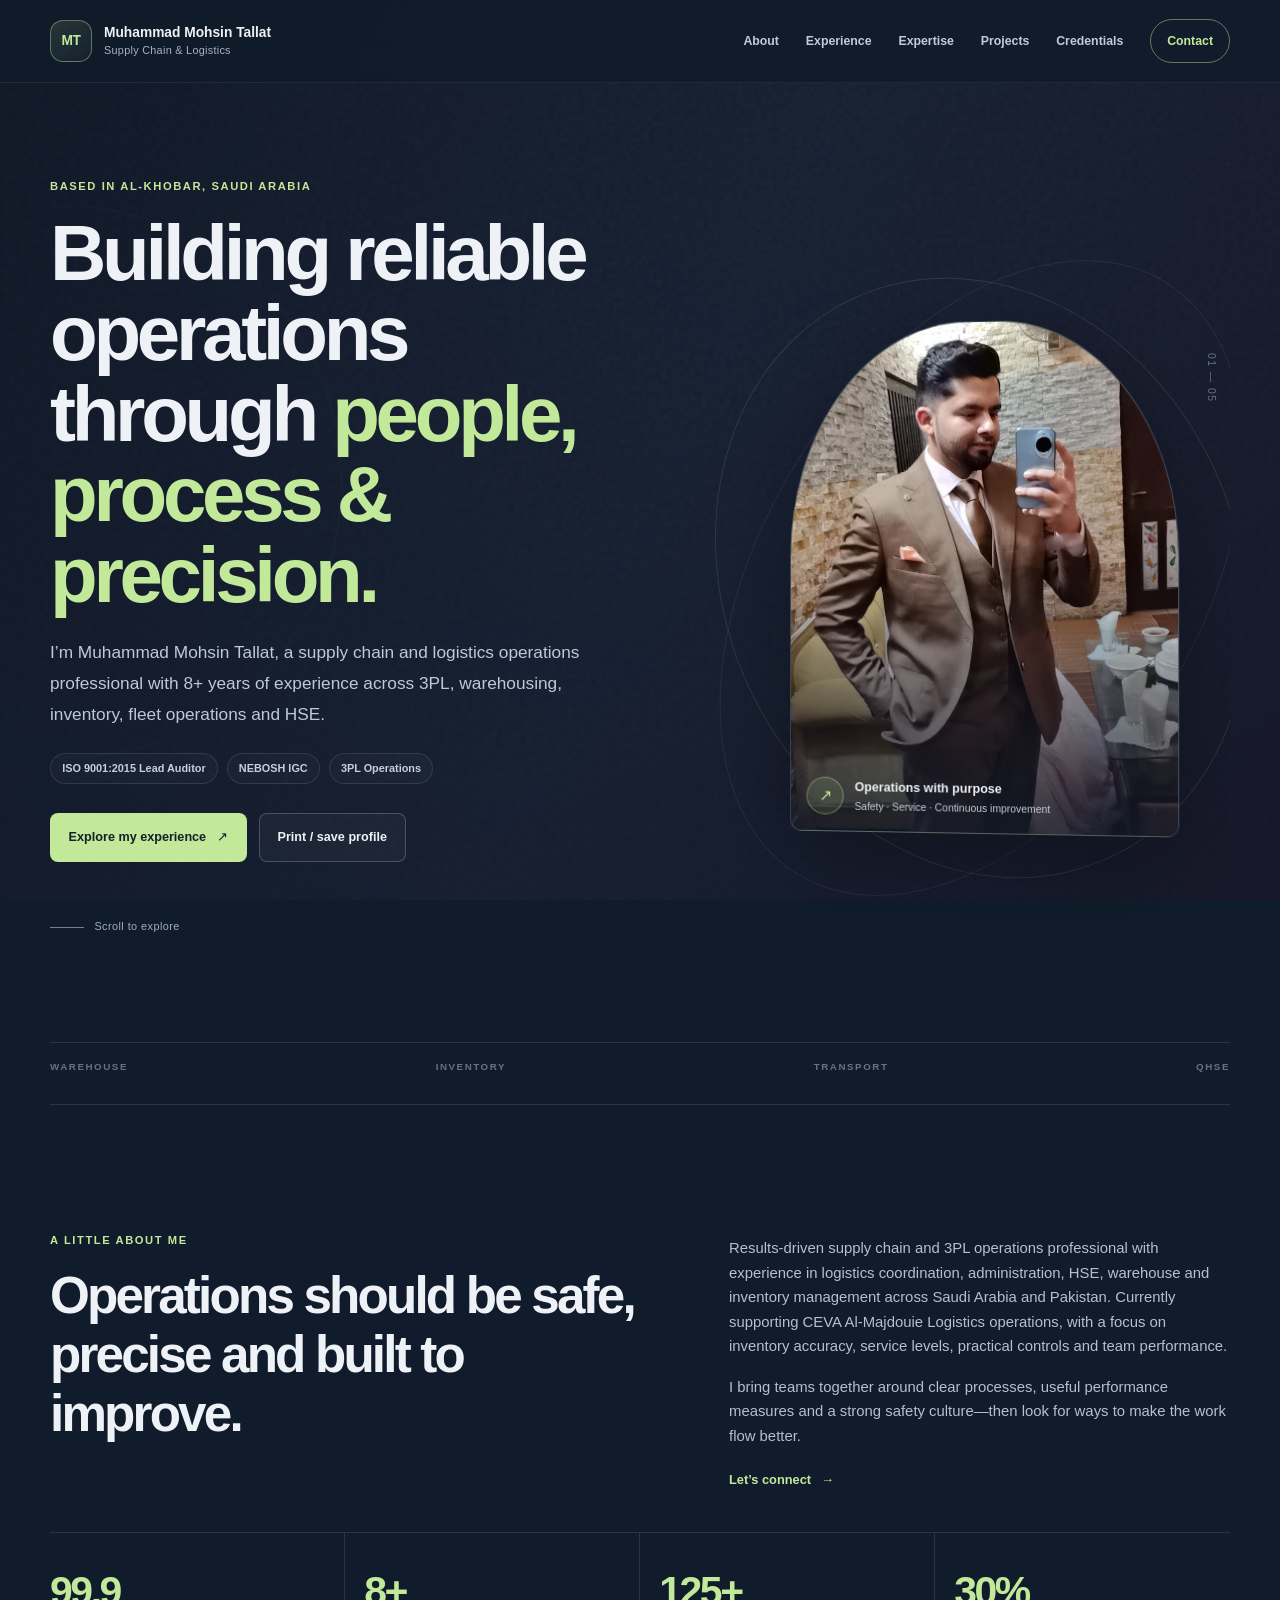
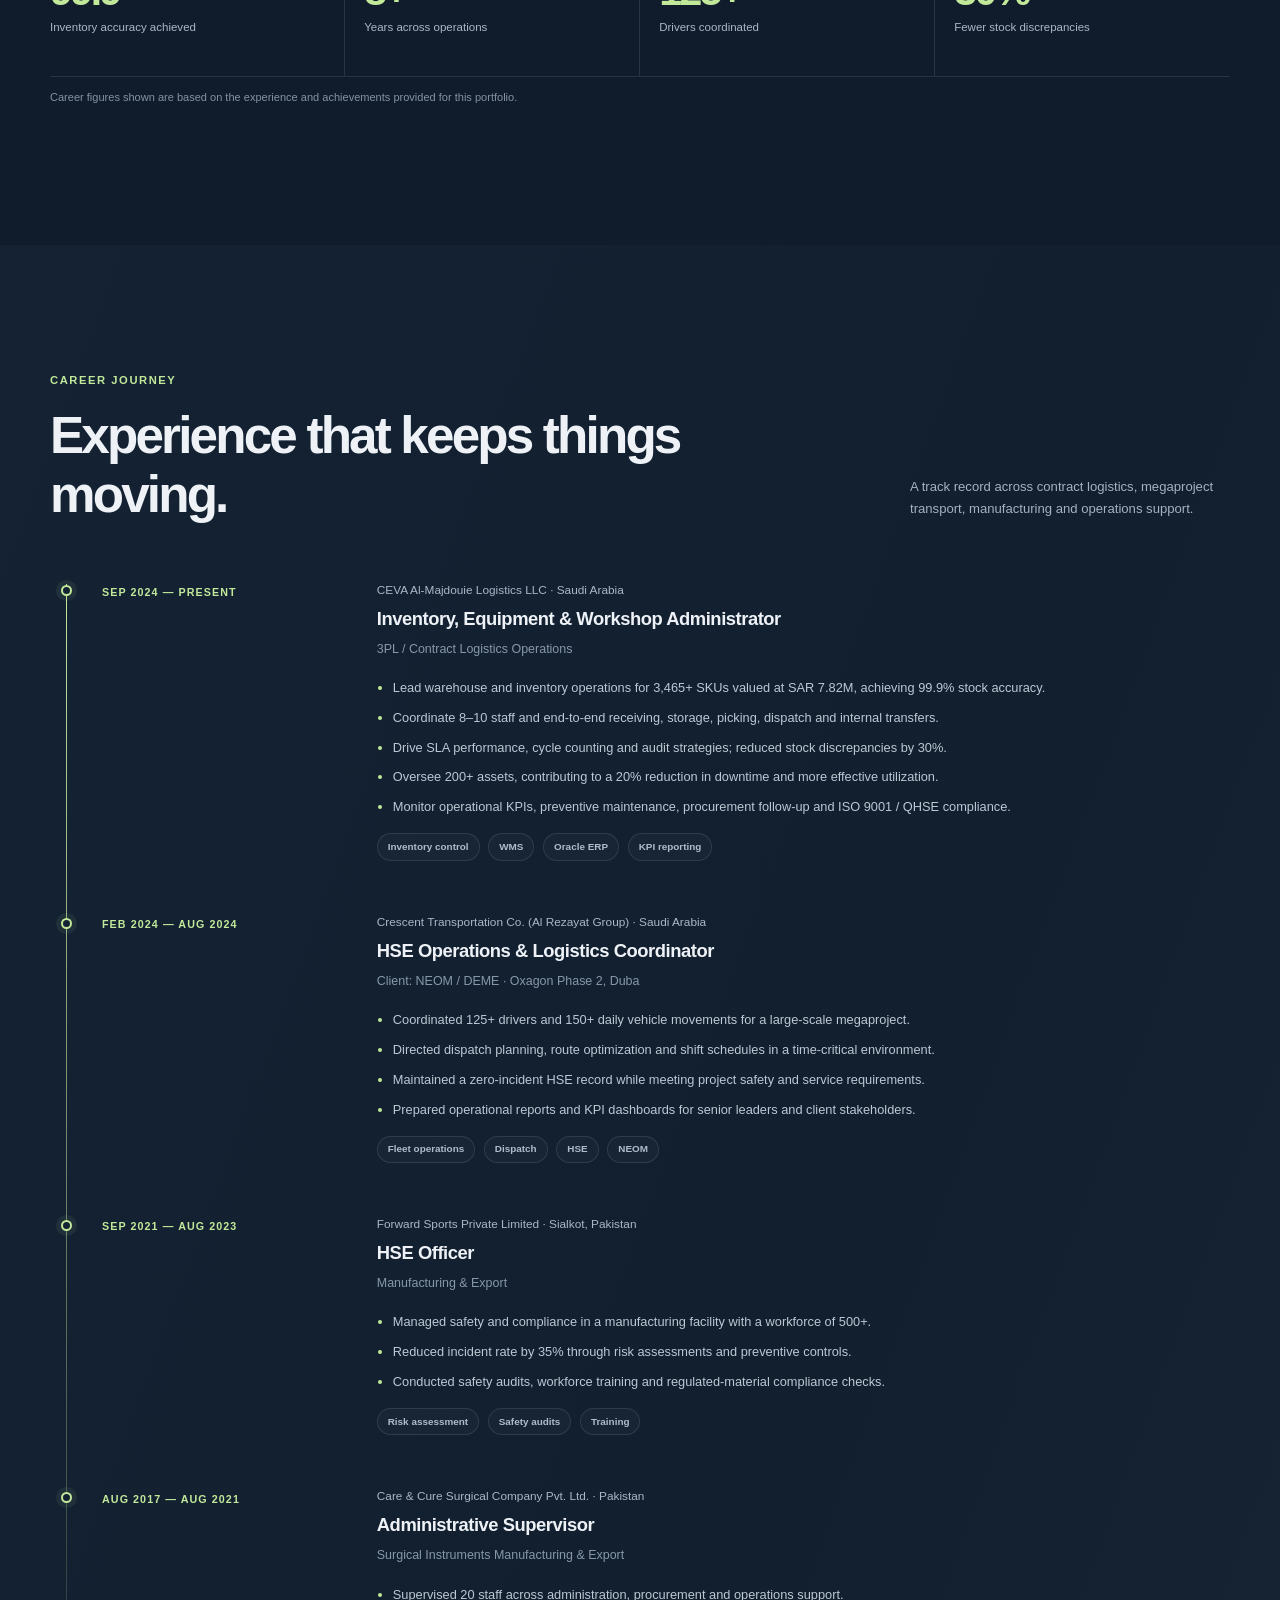
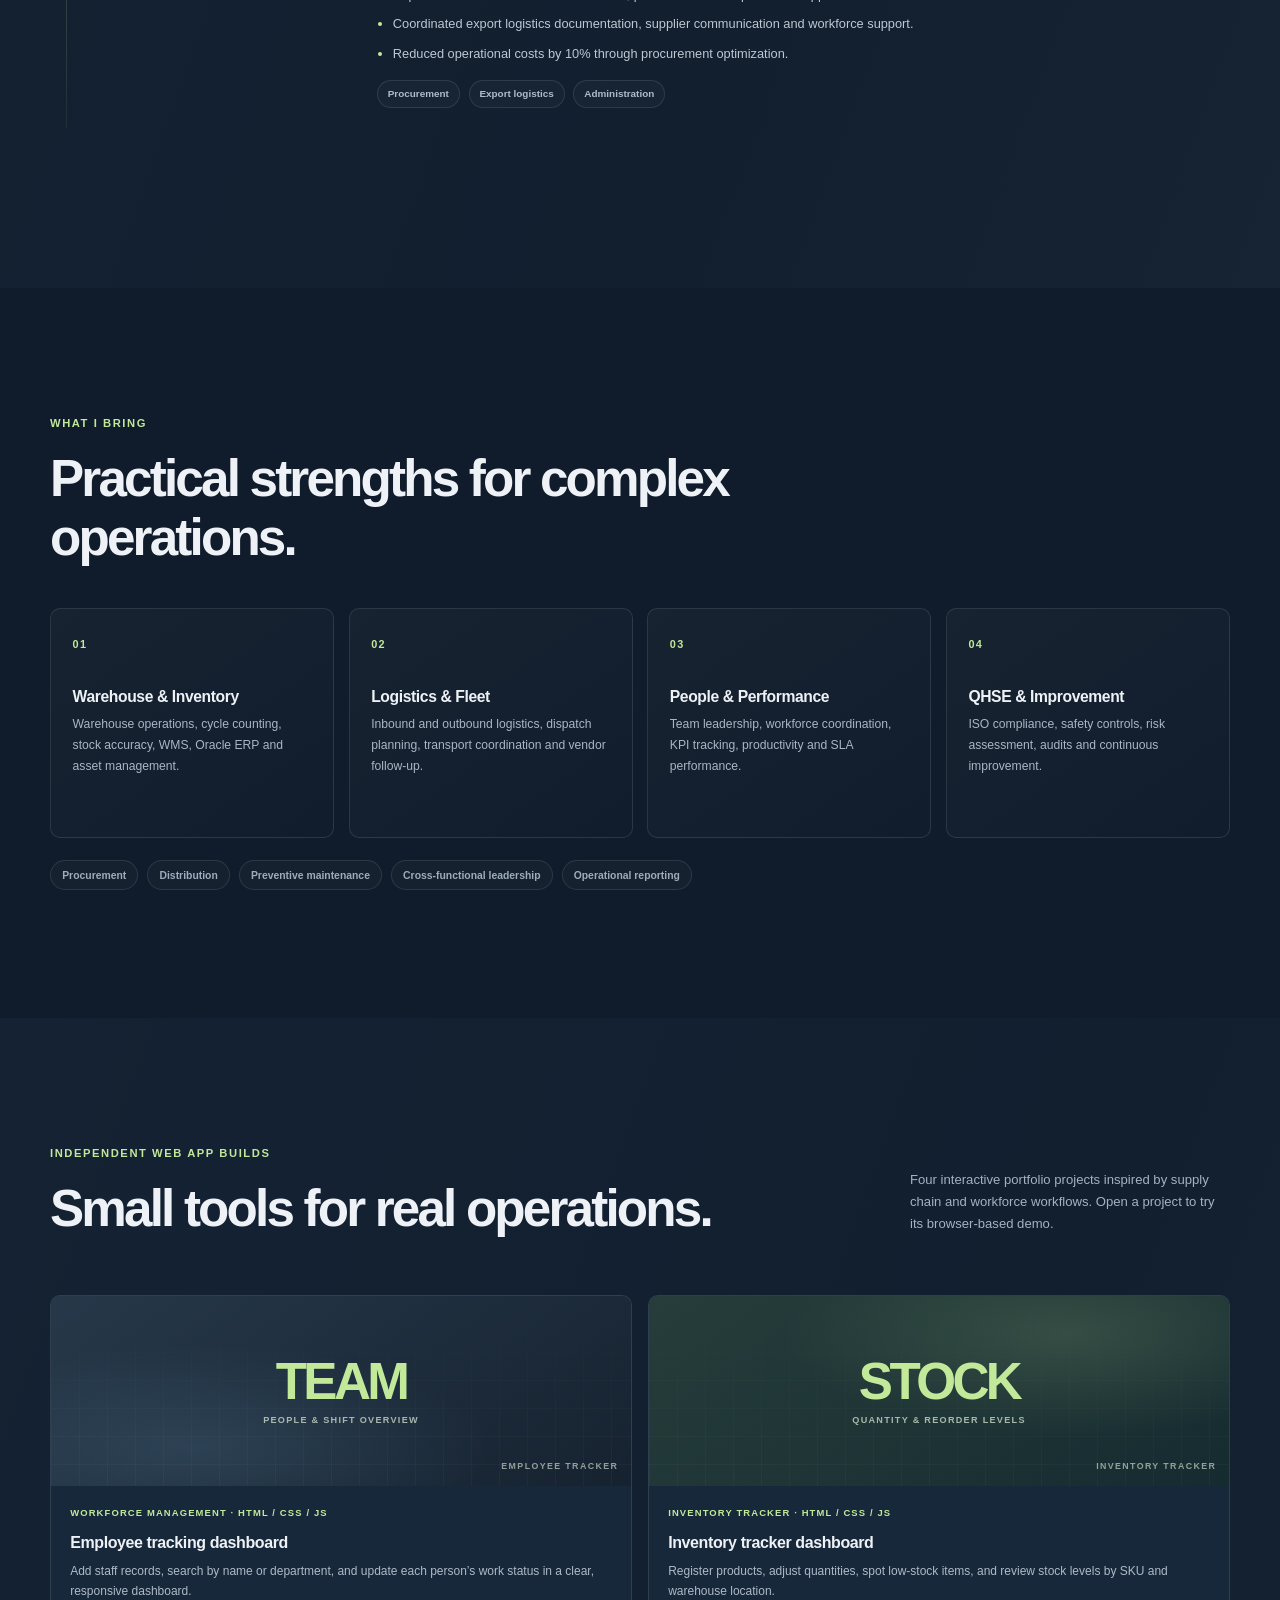
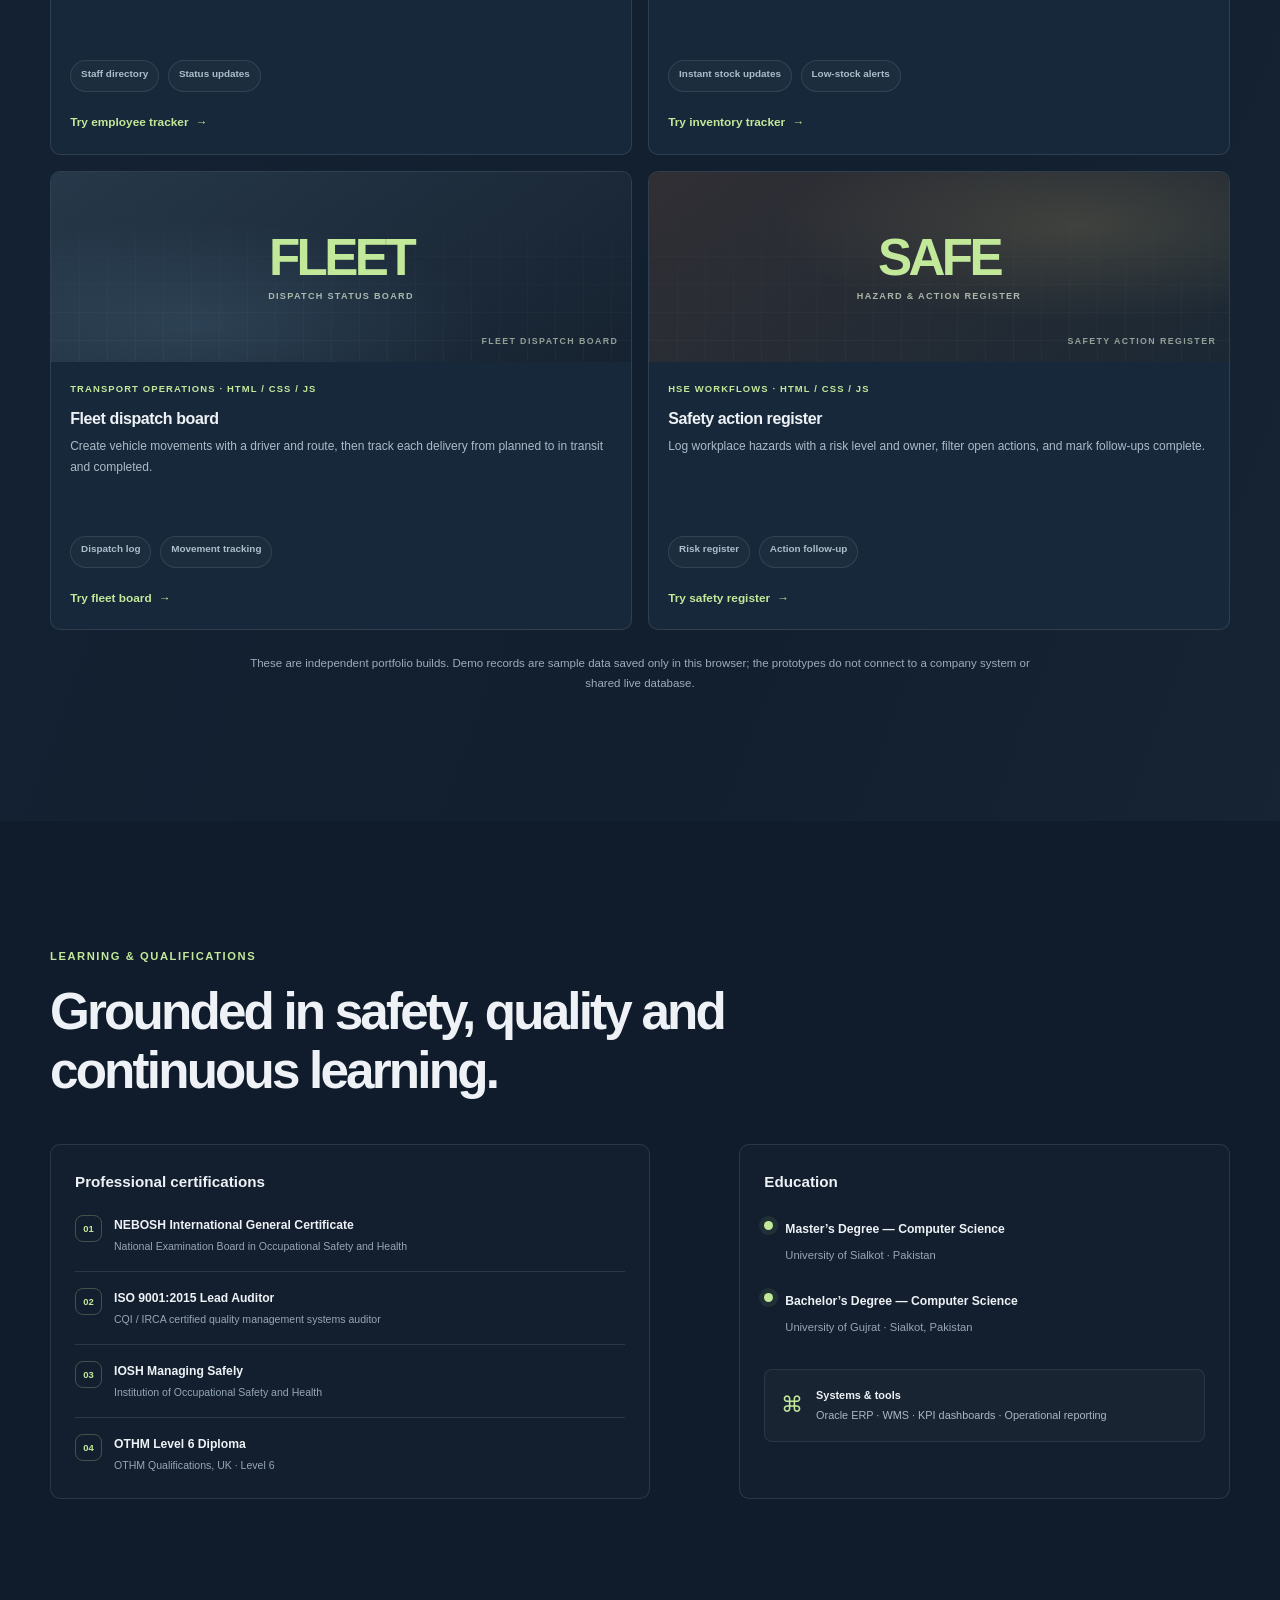
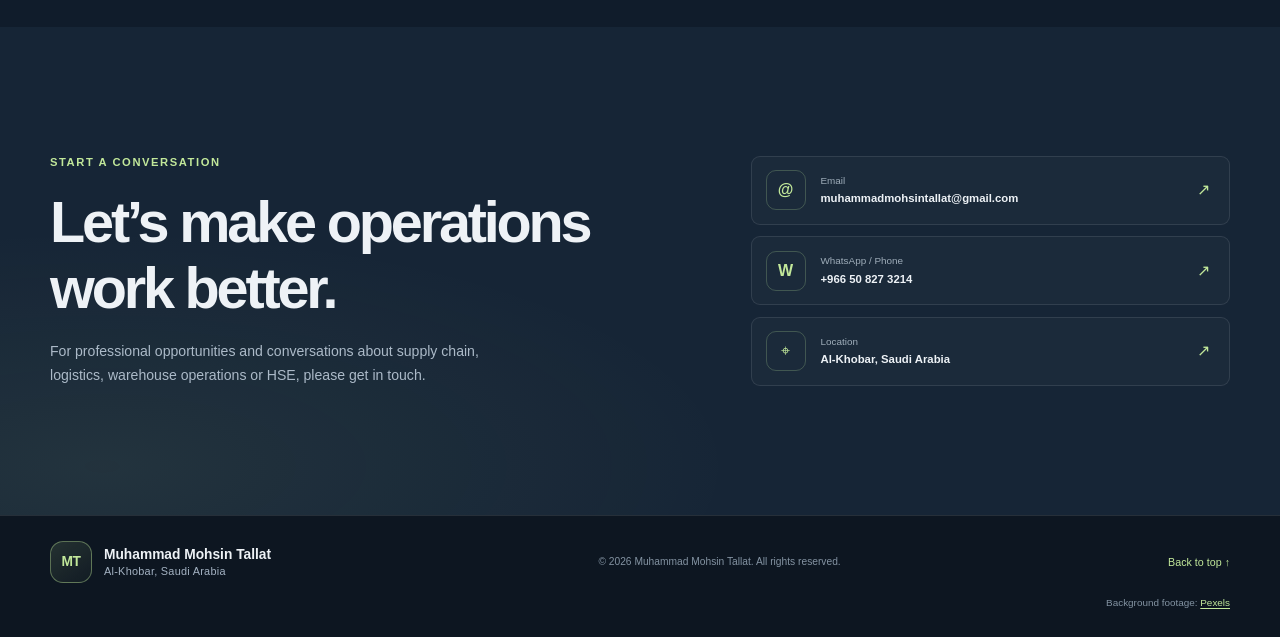
==== commit 6010a873: "Fix GitHub Pages metadata and sitemap Co-authored-by: Copilot <223556219+Copilot@users.noreply.githu" ====
--- a/index.html
+++ b/index.html
@@ -23,11 +23,18 @@
       property="og:description"
       content="Supply chain, logistics operations, inventory control, fleet management and HSE professional based in Al-Khobar, Saudi Arabia."
     />
-    <meta property="og:image" content="assets/muhammad-mohsin-tallat.jpg" />
+    <meta
+      property="og:image"
+      content="https://muhammadmohsin1999-cmacgm.github.io/Muhammad-Mohsin-Tallat--Portfolio-/muhammad-mohsin-tallat.jpg"
+    />
     <meta name="twitter:card" content="summary_large_image" />
     <title>Muhammad Mohsin Tallat | Supply Chain &amp; Logistics</title>
+    <link
+      rel="canonical"
+      href="https://muhammadmohsin1999-cmacgm.github.io/Muhammad-Mohsin-Tallat--Portfolio-/"
+    />
     <link rel="icon" href="favicon.svg" type="image/svg+xml" />
-    <link rel="preload" as="image" href="assets/muhammad-mohsin-tallat.jpg" />
+    <link rel="preload" as="image" href="muhammad-mohsin-tallat.jpg" />
     <link rel="stylesheet" href="style.css" />
     <script type="application/ld+json">
       {
@@ -38,7 +45,7 @@
         "description": "Supply chain and 3PL operations professional with more than eight years of experience in logistics coordination, warehouse and inventory management, fleet operations, HSE, and quality management.",
         "email": "mailto:muhammadmohsintallat@gmail.com",
         "telephone": "+966508273214",
-        "image": "assets/muhammad-mohsin-tallat.jpg",
+        "image": "https://muhammadmohsin1999-cmacgm.github.io/Muhammad-Mohsin-Tallat--Portfolio-/muhammad-mohsin-tallat.jpg",
         "address": {
           "@type": "PostalAddress",
           "addressLocality": "Al-Khobar",
@@ -160,7 +167,7 @@
           <div class="portrait-frame">
             <img
               class="portrait"
-              src="assets/muhammad-mohsin-tallat.jpg"
+              src="muhammad-mohsin-tallat.jpg"
               alt="Portrait of Muhammad Mohsin Tallat"
               width="768"
               height="1365"
